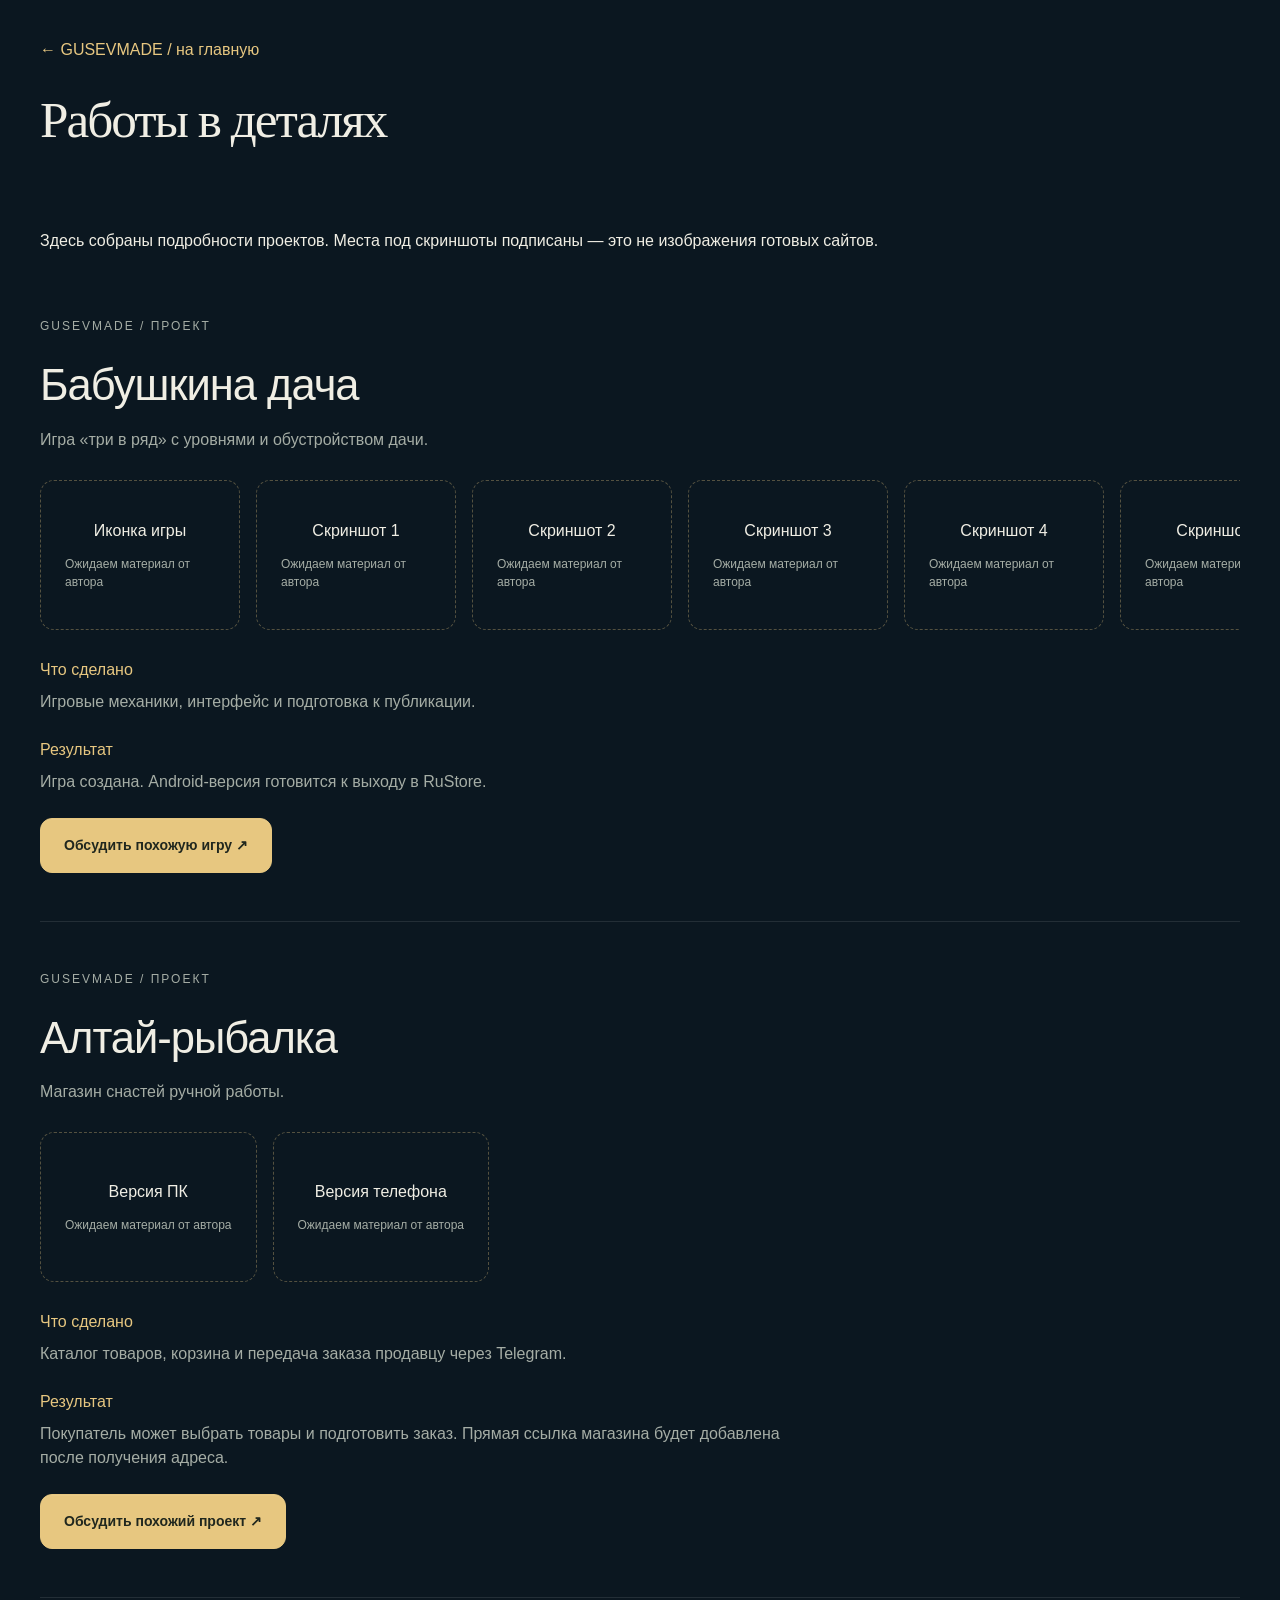
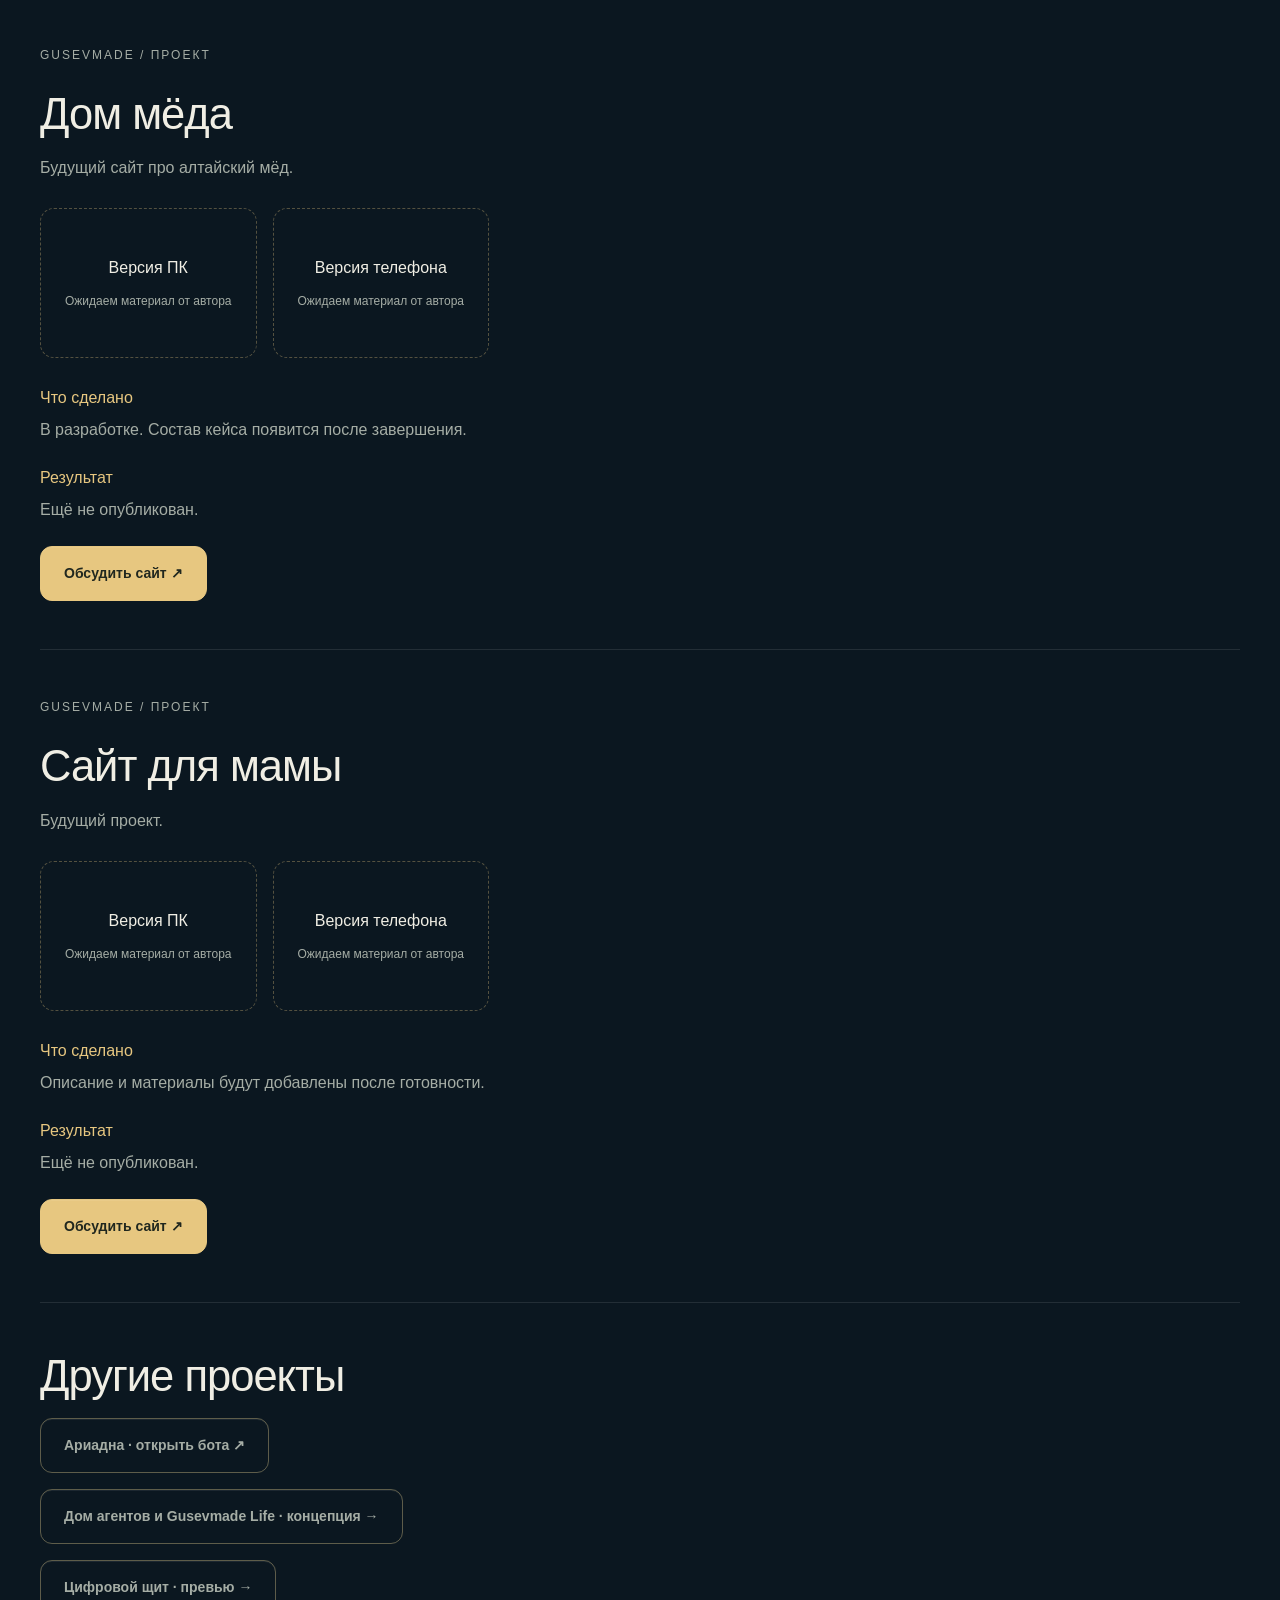
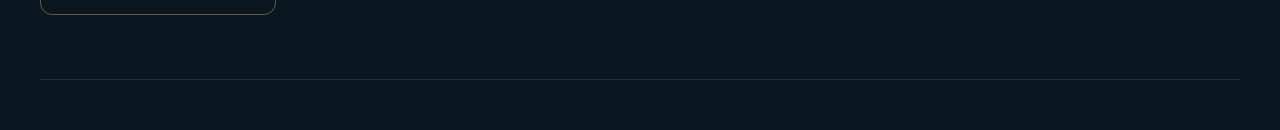
==== projects.html @ cdb129eb "GUSEVMADE: сайт вариант А с монетой, новыми ценами и отзывами Co-Authored-By: Claude Sonnet 5.5 <nor" ====
<!doctype html><html lang="ru"><head><meta charset="utf-8"><meta name="viewport" content="width=device-width,initial-scale=1"><title>Работы в деталях · GUSEVMADE</title><link rel="stylesheet" href="style.css"><style>body{padding:0}.review-head{padding:28px 0 38px}.review-head a{display:inline-flex;min-height:44px;align-items:center;color:var(--gold)}.review-head h1{margin-top:20px;font:clamp(32px,4vw,56px)/1.1 Georgia,serif}.review-head p{color:var(--muted);max-width:780px}.review-section{padding-bottom:50px}.case{padding:48px 0;border-bottom:1px solid var(--line);scroll-margin-top:24px}.case p,.case dd{color:var(--muted);max-width:780px}.case-shots{display:flex;gap:16px;overflow:auto;margin-block:28px}.case-shots figure{margin:0;min-width:200px;min-height:150px;border:1px dashed #e7c78055;border-radius:14px;display:flex;flex-direction:column;justify-content:center;align-items:center;padding:24px;gap:12px}.case-shots figcaption{font-size:12px;color:var(--muted)}dt{color:var(--gold);margin-top:18px}dd{margin:8px 0 24px}</style></head><body><header class="container review-head"><a href="index.html">← GUSEVMADE / на главную</a><h1>Работы в деталях</h1></header><main class="container review-section"><p>Здесь собраны подробности проектов. Места под скриншоты подписаны — это не изображения готовых сайтов.</p><section class="case" id="dacha"><p class="eyebrow">GUSEVMADE / ПРОЕКТ</p><h2>Бабушкина дача</h2><p>Игра «три в ряд» с уровнями и обустройством дачи.</p><div class="case-shots"><figure><span>Иконка игры</span><figcaption>Ожидаем материал от автора</figcaption></figure><figure><span>Скриншот 1</span><figcaption>Ожидаем материал от автора</figcaption></figure><figure><span>Скриншот 2</span><figcaption>Ожидаем материал от автора</figcaption></figure><figure><span>Скриншот 3</span><figcaption>Ожидаем материал от автора</figcaption></figure><figure><span>Скриншот 4</span><figcaption>Ожидаем материал от автора</figcaption></figure><figure><span>Скриншот 5</span><figcaption>Ожидаем материал от автора</figcaption></figure></div><dl><dt>Что сделано</dt><dd>Игровые механики, интерфейс и подготовка к публикации.</dd><dt>Результат</dt><dd>Игра создана. Android-версия готовится к выходу в RuStore.</dd></dl><a class="button gold" href="index.html#contact">Обсудить похожую игру ↗</a></section><section class="case" id="fishing"><p class="eyebrow">GUSEVMADE / ПРОЕКТ</p><h2>Алтай-рыбалка</h2><p>Магазин снастей ручной работы.</p><div class="case-shots"><figure><span>Версия ПК</span><figcaption>Ожидаем материал от автора</figcaption></figure><figure><span>Версия телефона</span><figcaption>Ожидаем материал от автора</figcaption></figure></div><dl><dt>Что сделано</dt><dd>Каталог товаров, корзина и передача заказа продавцу через Telegram.</dd><dt>Результат</dt><dd>Покупатель может выбрать товары и подготовить заказ. Прямая ссылка магазина будет добавлена после получения адреса.</dd></dl><a class="button gold" href="index.html#contact">Обсудить похожий проект ↗</a></section><section class="case" id="honey"><p class="eyebrow">GUSEVMADE / ПРОЕКТ</p><h2>Дом мёда</h2><p>Будущий сайт про алтайский мёд.</p><div class="case-shots"><figure><span>Версия ПК</span><figcaption>Ожидаем материал от автора</figcaption></figure><figure><span>Версия телефона</span><figcaption>Ожидаем материал от автора</figcaption></figure></div><dl><dt>Что сделано</dt><dd>В разработке. Состав кейса появится после завершения.</dd><dt>Результат</dt><dd>Ещё не опубликован.</dd></dl><a class="button gold" href="index.html#contact">Обсудить сайт ↗</a></section><section class="case" id="family"><p class="eyebrow">GUSEVMADE / ПРОЕКТ</p><h2>Сайт для мамы</h2><p>Будущий проект.</p><div class="case-shots"><figure><span>Версия ПК</span><figcaption>Ожидаем материал от автора</figcaption></figure><figure><span>Версия телефона</span><figcaption>Ожидаем материал от автора</figcaption></figure></div><dl><dt>Что сделано</dt><dd>Описание и материалы будут добавлены после готовности.</dd><dt>Результат</dt><dd>Ещё не опубликован.</dd></dl><a class="button gold" href="index.html#contact">Обсудить сайт ↗</a></section><section class="case"><h2>Другие проекты</h2><p><a class="button" href="https://t.me/ariadna_pomoshnica_bot">Ариадна · открыть бота ↗</a></p><p><a class="button" href="index.html#work">Дом агентов и Gusevmade Life · концепция →</a></p><p><a class="button" href="assets/digital-shield.webp">Цифровой щит · превью →</a></p></section></main></body></html>
---- style.css ----
:root { color-scheme: dark; --bg: #111714; --panel: #19211c; --text: #f0eee4; --muted: #a5ada5; --gold: #e7c780; --line: #ffffff19; }
* { box-sizing: border-box; }
html { scroll-behavior: smooth; scroll-padding-top: 30px; }
body { margin: 0; background: var(--bg); color: var(--text); font-family: Arial, Helvetica, sans-serif; line-height: 1.5; }
a { color: inherit; text-decoration: none; }
a:focus-visible { outline: 2px solid var(--gold); outline-offset: 6px; }
.container { width: min(1280px, calc(100% - 80px)); margin-inline: auto; }
.header { display: flex; align-items: center; justify-content: space-between; gap: 24px; padding-block: 28px; border-bottom: 1px solid var(--line); }
.logo { display: flex; gap: 12px; align-items: center; font-size: 22px; font-weight: 700; letter-spacing: 1px; }
.logo small { display: block; font-size: 12px; font-weight: 400; letter-spacing: 2.5px; color: var(--muted); }
.mark { display: grid; place-items: center; width: 43px; height: 43px; border: 1px solid var(--gold); border-radius: 50%; color: var(--gold); font: 32px Georgia, serif; flex-shrink: 0; }
nav { display: flex; flex-wrap: wrap; gap: 25px; font-size: 13px; color: #c7cdc6; }
nav a:hover, .text-link:hover { color: var(--gold); }
.button { display: inline-flex; justify-content: center; align-items: center; gap: 35px; padding: 16px 23px; border: 1px solid #d9c68b66; border-radius: 7px; font-size: 14px; font-weight: 600; transition: background .2s; }
.button:hover { background: #d9c68b20; }
.button.gold { background: var(--gold); color: #20271e; border-color: var(--gold); }
.button.gold:hover { background: #f2dca4; }
.small { padding: 12px 18px; font-size: 12px; }
.intro { display: grid; grid-template-columns: 1.05fr 1fr; align-items: center; gap: 48px; padding-block: 72px 56px; }
.intro > * { min-width: 0; }
.eyebrow { color: var(--gold); font-size: 12px; letter-spacing: 2px; display: flex; align-items: center; gap: 10px; margin: 0 0 25px; }
.eyebrow > span { width: 6px; height: 6px; border-radius: 50%; background: var(--gold); }
h1 { font-size: clamp(36px, 4.4vw, 64px); line-height: 1.1; letter-spacing: -2px; font-weight: 500; margin: 0 0 27px; }
em { font-family: Georgia, serif; font-weight: 400; color: var(--gold); }
.lead { color: var(--muted); font-size: 16px; line-height: 1.75; max-width: 500px; }
.actions { display: flex; flex-wrap: wrap; align-items: center; gap: 27px; margin-top: 30px; }
.text-link { font-size: 13px; display: inline-flex; gap: 16px; align-items: center; }
.signature { margin-top: 36px; font-size: 12px; color: var(--muted); }
.signature span { padding-inline: 8px; color: var(--gold); }
.art { margin: 0; padding: 14px; border: 1px solid var(--line); border-radius: 16px; background: #1b231b; transform: rotate(1.5deg); }
.art img { display: block; width: 100%; height: auto; border-radius: 9px; }
.art figcaption { display: flex; flex-wrap: wrap; gap: 10px; justify-content: space-between; font-size: 12px; letter-spacing: 1px; padding: 18px 3px 3px; color: var(--muted); }
.art figcaption span:first-child { color: var(--gold); }
.principles { display: grid; grid-template-columns: repeat(3, 1fr); border-block: 1px solid var(--line); padding-block: 23px; gap: 20px; font-size: 13px; }
.principles span { color: var(--gold); padding-right: 16px; font-size: 12px; }
.section { padding-block: 90px; }
.section-heading { display: flex; justify-content: space-between; align-items: end; gap: 30px; margin-bottom: 40px; }
h2 { font-size: clamp(30px, 3.4vw, 46px); line-height: 1.18; font-weight: 500; letter-spacing: -1px; margin: 0; }
.section-heading p:not(.eyebrow) { color: var(--muted); font-size: 14px; }
h3 { font-size: 19px; font-weight: 500; }
.service-grid { display: grid; grid-template-columns: repeat(3, 1fr); gap: 16px; }
.service-grid article { padding: 30px; border: 1px solid var(--line); border-radius: 12px; background: var(--panel); display: flex; flex-direction: column; }
.index { font-size: 12px; letter-spacing: 1px; color: var(--gold); }
.service-grid h3 { margin-top: 35px; margin-bottom: 6px; }
.service-grid p { color: var(--muted); font-size: 14px; margin-bottom: 30px; }
.service-bottom { display: flex; justify-content: space-between; align-items: center; gap: 10px; border-top: 1px solid var(--line); padding-top: 20px; margin-top: auto; font-size: 12px; }
.service-bottom a { font-size: 25px; color: var(--gold); padding: 5px 10px; }
.note { color: var(--muted); font-size: 12px; margin-top: 20px; }
.work-section { background: #161e18; border-block: 1px solid var(--line); }
.project-grid { display: grid; grid-template-columns: 1fr 1fr; gap: 28px; }
.project-art { padding: 30px; border-radius: 12px; min-height: 300px; position: relative; overflow: hidden; }
.garden { background: #304c34; }
.agents { background: #28333b; }
.project-type { font-size: 12px; letter-spacing: 2px; color: #e5e8db; }
.project-art strong { display: block; position: relative; font-size: 38px; line-height: 1.1; font-weight: 500; margin-top: 60px; }
.project-open { position: absolute; right: 25px; bottom: 20px; font-size: 28px; }
.game-tiles, .agent-grid { display: grid; grid-template-columns: repeat(3, 50px); gap: 8px; position: absolute; right: 25px; top: 75px; transform: rotate(-12deg); opacity: .5; }
.game-tiles i, .agent-grid i { display: grid; place-items: center; height: 50px; background: #d0b773; color: #35422b; font-size: 30px; border-radius: 9px; font-style: normal; }
.agent-grid { transform: rotate(8deg); }
.agent-grid i { background: #455d6a; color: #b6c6c7; font-size: 16px; font-family: monospace; }
.project h3 { margin: 18px 0 4px; }
.project p { margin: 0; color: var(--muted); font-size: 13px; }
.about { display: grid; grid-template-columns: 1fr 1fr; gap: 80px; }
.steps { list-style: none; padding: 0; margin: 0; }
.steps li { display: flex; gap: 24px; border-bottom: 1px solid var(--line); padding: 20px 0; }
.steps li:first-child { padding-top: 0; }
.steps li > span { font-size: 12px; color: var(--gold); padding-top: 4px; }
.steps h3 { margin: 0; }
.steps p { color: var(--muted); font-size: 13px; margin-bottom: 0; }
.contact { padding: 48px; border: 1px solid #b9aa7044; background: #242c20; border-radius: 14px; display: flex; align-items: center; justify-content: space-between; gap: 35px; }
.contact p:not(.eyebrow) { color: var(--muted); font-size: 14px; }
.contact-links { display: flex; flex-direction: column; gap: 22px; font-size: 14px; }
footer { display: flex; flex-wrap: wrap; align-items: center; justify-content: space-between; gap: 25px; padding-block: 40px; font-size: 12px; color: var(--muted); }
footer .logo { font-size: 14px; color: var(--text); }
@media (max-width: 1000px) {
  .container { width: calc(100% - 48px); }
  .header { flex-wrap: wrap; }
  nav { order: 3; width: 100%; justify-content: center; border-top: 1px solid var(--line); padding-top: 16px; }
  .intro { gap: 25px; padding-block: 48px; }
  h1 { font-size: clamp(34px, 4.7vw, 48px); letter-spacing: -1px; }
  .service-grid article { padding: 22px; }
  .about { gap: 35px; }
}
@media (max-width: 700px) {
  .container { width: calc(100% - 40px); }
  .header { padding-block: 18px; gap: 16px; }
  .logo { font-size: 17px; gap: 8px; }
  .mark { width: 34px; height: 34px; font-size: 26px; }
  .logo small { font-size: 12px; letter-spacing: 1.6px; }
  .header .small { padding: 10px; font-size: 12px; }
  nav { gap: 22px; justify-content: flex-start; font-size: 12px; }
  .intro { grid-template-columns: 1fr; padding-top: 35px; gap: 34px; }
  h1 { font-size: clamp(34px, 8.4vw, 56px); }
  .eyebrow { font-size: 12px; margin-bottom: 20px; }
  .lead { font-size: 15px; }
  .actions { gap: 18px; margin-top: 24px; }
  .button { padding: 14px 16px; gap: 18px; font-size: 13px; }
  .signature { margin-top: 23px; font-size: 12px; }
  .art { transform: none; padding: 9px; }
  .art figcaption { font-size: 12px; padding: 13px 2px 4px; }
  .principles { grid-template-columns: 1fr; gap: 14px; padding-block: 20px; }
  .section { padding-block: 56px; }
  .section-heading { flex-direction: column; align-items: start; gap: 20px; margin-bottom: 28px; }
  .section-heading p { margin-bottom: 0; }
  .service-grid, .project-grid, .about { grid-template-columns: 1fr; }
  .service-grid h3 { margin-top: 24px; }
  .project-grid { gap: 32px; }
  .project-art { min-height: 265px; padding: 24px; }
  .project-art strong { font-size: 34px; }
  .game-tiles, .agent-grid { grid-template-columns: repeat(3, 40px); right: 20px; opacity: .35; }
  .game-tiles i, .agent-grid i { height: 40px; }
  .contact { padding: 28px; flex-direction: column; align-items: stretch; }
  .contact-links { align-items: flex-start; }
  footer { align-items: flex-start; flex-direction: column; gap: 12px; }
}
@media (prefers-reduced-motion: reduce) { html { scroll-behavior: auto; } * { transition: none !important; } }
.price-table { border-top: 1px solid var(--line); }
.price-table > div { display: grid; grid-template-columns: 1.1fr 1.5fr auto; align-items: baseline; gap: 25px; padding: 22px 0; border-bottom: 1px solid var(--line); }
.price-table h3, .price-table p { margin: 0; }
.price-table p { color: var(--muted); font-size: 13px; }
.price-table strong { color: var(--gold); font-size: 18px; font-weight: 500; }
.price-footer { display: flex; justify-content: space-between; gap: 30px; margin-top: 24px; align-items: center; }
.price-footer p { max-width: 570px; font-size: 12px; color: var(--muted); }
.price-footer a { flex-shrink: 0; }
@media (max-width: 700px) {
  .coin-rim { font-size: clamp(42px, 15vw, 78px); }
  .coin-face small { font-size: 12px; }
  .price-table > div { grid-template-columns: 1fr auto; gap: 8px 18px; }
  .price-table h3 { font-size: 16px; }
  .price-table p { grid-column: 1 / -1; grid-row: 2; }
  .price-table strong { font-size: 16px; }
  .price-footer { flex-direction: column; align-items: flex-start; gap: 12px; }
}
@media (prefers-reduced-motion: reduce) {
  .scene *, .scene.arriving * { animation: none !important; transition: none !important; }
  #replay-scene { display: none; }
}
/* Original approved cover, with the full image retained at every width. */
body { background: #0b1720; }
.header { position: absolute; inset: 0 0 auto; z-index: 5; border: 0; padding-block: 24px; }
.header .logo { font-family: Georgia, serif; }
.header .logo small { font-family: Arial, sans-serif; }
.header .button { border-radius: 40px; color: var(--gold); }
.cover { display: grid; grid-template-columns: minmax(0, 1fr); background: #0b1720; }
.cover-image { grid-area: 1 / 1; display: block; width: 100%; height: auto; align-self: center; }
.cover-copy { grid-area: 1 / 1; align-self: center; width: 48%; margin: 9% 3% 3% 49%; position: relative; }
.cover-eyebrow { color: #d0c4a6; font-size: clamp(12px, 1.1vw, 17px); letter-spacing: .18em; margin: 0 0 20px; }
.cover h1 { font: normal clamp(27px, 3.65vw, 66px)/1.16 Georgia, serif; text-transform: uppercase; letter-spacing: 0; margin-bottom: 23px; color: #f5f3ec; }
.cover-description { color: #d1d0c5; font-size: clamp(13px, 1.3vw, 20px); line-height: 1.5; margin: 0 0 25px; max-width: 660px; }
.cover-actions { display: flex; flex-wrap: wrap; gap: 16px; }
.cover-actions .button { border-radius: 40px; min-width: 0; padding: 14px 26px; font-size: clamp(12px, 1.1vw, 17px); background: #0c182344; }
.cover-actions .gold { background: linear-gradient(150deg, #ffe4a0, #e3b85f 65%, #bb8533); color: #392a15; }
.cover-benefits { display: grid; grid-template-columns: repeat(4, minmax(0, 1fr)); gap: 16px; margin-top: 45px; }
.cover-benefits span { display: block; color: var(--gold); font-size: 29px; margin-bottom: 7px; }
.cover-benefits b { display: block; font-weight: 400; font-size: clamp(12px, 1vw, 16px); }
.cover-benefits small { color: #b7bbb7; font-size: clamp(12px, .85vw, 13px); }
@media (min-width: 701px) and (max-width: 1100px) {
  .header { padding-block: 14px; gap: 14px; }
  .header nav { order: initial; width: auto; border: 0; padding: 0; gap: 14px; font-size: 12px; }
  .header .logo { font-size: 18px; }
  .header .small { padding: 9px 12px; font-size: 12px; }
  .cover-copy { margin-top: 11%; }
  .cover-eyebrow { margin-bottom: 12px; }
  .cover h1 { margin-bottom: 14px; }
  .cover-description { margin-bottom: 16px; }
  .cover-actions { gap: 9px; }
  .cover-actions .button { padding: 10px 16px; gap: 10px; }
  .cover-benefits { margin-top: 20px; gap: 8px; }
  .cover-benefits span { font-size: 24px; margin-bottom: 3px; }
}
@media (max-width: 700px) {
  .header { position: relative; padding-block: 18px; }
  .header nav { order: 3; width: 100%; border-top: 1px solid var(--line); padding-top: 14px; gap: 18px; }
  .cover-image { grid-area: auto; }
  .cover-copy { grid-area: auto; width: auto; margin: 0; padding: 28px 20px 32px; }
  .cover-eyebrow { font-size: 12px; letter-spacing: .12em; margin-bottom: 16px; }
  .cover h1 { font-size: clamp(26px, 7vw, 46px); margin-bottom: 18px; }
  .cover-description { font-size: 15px; }
  .cover-actions { gap: 10px; }
  .cover-actions .button { flex: 1 1 140px; padding: 12px; font-size: 13px; gap: 8px; }
  .cover-benefits { grid-template-columns: 1fr 1fr; gap: 22px; margin-top: 28px; }
  .cover-benefits b { font-size: 14px; }
  .cover-benefits small { font-size: 12px; }
}
.project-art { display: block; }
.project-number { position: absolute; right: 24px; top: 35px; font-size: 150px; line-height: 1; font-family: Georgia, serif; opacity: .09; }
.project-art strong { max-width: 85%; }
.project-link { display: inline-block; color: var(--gold); font-size: 13px; margin-top: 16px; }
.project > p { max-width: 520px; line-height: 1.7; }
.fishing { background: linear-gradient(140deg, #203b42, #13252f); }
.ariadna { background: linear-gradient(140deg, #39354e, #1b2533); }
.life { background: linear-gradient(140deg, #364039, #202d33); }
.person { display: grid; grid-template-columns: minmax(0, .75fr) minmax(0, 1.25fr); gap: 70px; align-items: center; }
.portrait-placeholder { position: relative; margin: 0; aspect-ratio: 4 / 5; border: 1px solid #b6a06a55; border-radius: 14px; background: radial-gradient(ellipse at 50% 30%, #344048, #101c25 70%); display: flex; align-items: end; justify-content: center; overflow: hidden; }
.portrait-placeholder figcaption { position: relative; width: 100%; padding: 28px 18px; text-align: center; font-size: 13px; background: linear-gradient(transparent, #08121ce8); }
.portrait-placeholder small { display: block; color: var(--muted); margin-top: 6px; font-size: 12px; }
.portrait-outline { position: absolute; width: 55%; height: 43%; bottom: 10%; border: 1px solid #d6b97555; border-radius: 50% 50% 0 0; }
.portrait-outline span { position: absolute; width: 47%; aspect-ratio: .85; bottom: 105%; left: 26.5%; border-radius: 50%; border: 1px solid #d6b97555; }
.person-facts { display: flex; flex-wrap: wrap; gap: 12px; margin: 25px 0 30px; }
.person-facts span { font-size: 12px; color: var(--gold); border: 1px solid var(--line); padding: 8px 12px; border-radius: 20px; }
.faq { max-width: 1000px; }
.faq h2 { margin-bottom: 32px; }
.faq details { border-bottom: 1px solid var(--line); padding: 8px 0; }
.faq summary { cursor: pointer; font-size: 18px; min-height: 44px; padding: 12px 0; }
.faq summary::marker { color: var(--gold); }
.faq details p { color: var(--muted); max-width: 800px; line-height: 1.8; font-size: 15px; }
.request-section { display: grid; grid-template-columns: minmax(0, .8fr) minmax(0, 1.2fr); align-items: start; gap: 50px; }
.request-section form { display: grid; gap: 18px; min-width: 0; }
.form-row { display: grid; grid-template-columns: 1fr 1fr; gap: 16px; }
.request-section label { display: grid; gap: 8px; font-size: 12px; color: #ded4b9; min-width: 0; }
.request-section input, .request-section textarea, .request-section select { width: 100%; min-width: 0; color: var(--text); background: #101c21; border: 1px solid #b6a06a55; border-radius: 7px; padding: 12px; font: 14px/1.5 Arial, sans-serif; }
.request-section textarea { resize: vertical; }
.request-section input:focus, .request-section textarea:focus, .request-section select:focus { outline: 2px solid var(--gold); outline-offset: 2px; }
.request-section button { cursor: pointer; font-family: inherit; }
.brief-actions { display: flex; flex-wrap: wrap; gap: 10px; margin-top: 16px; }
#brief-result { padding-top: 20px; border-top: 1px solid var(--line); }
#brief-status { font-size: 12px; }
[hidden] { display: none !important; }
@media (max-width: 900px) {
  .person { gap: 30px; }
  .request-section { grid-template-columns: 1fr; gap: 25px; }
}
@media (max-width: 700px) {
  .person { grid-template-columns: 1fr; }
  .portrait-placeholder { width: min(100%, 360px); }
  .form-row { grid-template-columns: 1fr; }
  .faq summary { font-size: 16px; }
}
/* Shared interactive controls */
.button { border-radius: 12px; min-height: 46px; font-weight: 600; box-shadow: inset 0 1px 0 #ffffff12; transition: transform .18s, box-shadow .18s, background .18s; cursor: pointer; }
.button:hover { transform: translateY(-2px); box-shadow: 0 8px 22px #0004, inset 0 1px 0 #ffffff20; }
.button:active { transform: translateY(0); }
button, input, select, textarea { font-family: inherit; }
button:focus-visible, input:focus-visible, select:focus-visible, textarea:focus-visible, summary:focus-visible { outline: 2px solid var(--gold); outline-offset: 4px; }
.cover-actions .button { border-radius: 12px; }
.new-build { display: grid; grid-template-columns: 1fr 2fr; gap: 30px; padding: 25px 0; margin-bottom: 25px; border-block: 1px solid var(--line); }
.new-build h3 { color: var(--gold); margin: 0; }
.new-build p { margin: 0; color: var(--muted); font-size: 14px; }
.package-grid { display: grid; grid-template-columns: repeat(3, minmax(0, 1fr)); gap: 18px; }
.package-grid article { border: 1px solid var(--line); padding: 26px; border-radius: 16px; background: #13212a; display: flex; flex-direction: column; }
.package-grid h3 { min-height: 2.8em; }
.package-grid strong { color: var(--gold); font-size: 28px; font-weight: 400; }
.package-grid ul { padding-left: 18px; color: var(--muted); font-size: 14px; line-height: 1.7; flex: 1; }
.package-grid li { margin-bottom: 8px; }
.package-grid .button { color: var(--text); background: transparent; }
.estimate-panel { display: grid; grid-template-columns: 1.15fr 1fr; gap: 40px; margin-block: 40px; padding: 32px; border: 1px solid #b49b6266; border-radius: 16px; background: #16252c; }
.estimate-panel label, #design-form > label { display: grid; gap: 10px; color: #d8d4c7; font-size: 13px; }
.estimate-panel select, #design-form input:not([type=checkbox]):not([type=radio]), #design-form select, #design-form textarea { width: 100%; background: #0b1720; color: var(--text); border: 1px solid #b49b6255; padding: 12px; border-radius: 8px; font-size: 14px; }
fieldset { border: 0; padding: 0; margin: 22px 0 0; min-width: 0; }
legend { color: var(--gold); font-size: 12px; margin-bottom: 14px; }
.estimate-panel .check-option, .check-option { display: flex; align-items: center; gap: 10px; padding: 12px 0; font-size: 13px; }
.check-option span { margin-left: auto; white-space: nowrap; color: var(--gold); }
input[type=checkbox], input[type=radio] { accent-color: var(--gold); width: 17px; height: 17px; flex-shrink: 0; }
.estimate-result { padding: 25px; background: #0b1720; border-radius: 12px; }
.estimate-result > span { color: var(--muted); font-size: 12px; }
.estimate-result output { display: block; color: var(--gold); font-size: clamp(30px, 3.2vw, 48px); margin: 12px 0; }
.estimate-result p { font-size: 13px; color: var(--muted); }
.platform-cost { margin-bottom: 40px; border: 1px solid var(--line); padding: 24px; border-radius: 12px; }
.platform-cost summary { cursor: pointer; font-size: 17px; min-height: 44px; padding: 10px 0; }
.platform-cost p { color: var(--muted); font-size: 14px; }
.platform-grid { display: grid; grid-template-columns: 1fr 1fr; gap: 35px; }
.platform-grid a { color: var(--gold); font-size: 13px; }
.lab-grid { display: grid; grid-template-columns: minmax(0, .7fr) minmax(0, 1.3fr); gap: 32px; align-items: start; }
#design-form { display: grid; gap: 18px; background: #14212a; padding: 24px; border: 1px solid var(--line); border-radius: 14px; }
#design-form fieldset { margin: 0; }
#design-form textarea { resize: vertical; }
.swatches { display: flex; flex-wrap: wrap; gap: 12px; font-size: 12px; }
.swatches label { display: flex; align-items: center; gap: 5px; }
.preview-area { min-width: 0; perspective: 1200px; }
.preview-toolbar { display: flex; justify-content: space-between; align-items: center; padding: 15px 0; font-size: 12px; letter-spacing: 1px; }
.preview-toolbar button { background: transparent; color: var(--muted); border: 1px solid var(--line); padding: 9px 14px; cursor: pointer; border-radius: 6px; }
.preview-toolbar button[aria-pressed=true] { color: #18212a; background: var(--gold); }
.mini-site { --accent: #e7c780; --mini-bg: #111b23; --mini-text: #f3eee3; --mini-muted: #acb7bb; --mini-panel: #ffffff0a; color: var(--mini-text); background: var(--mini-bg); border: 1px solid #a7b2b344; border-radius: 14px; padding: 26px; width: 100%; margin-inline: auto; box-shadow: 0 25px 55px #0004; transition: max-width .25s, background .25s; }
.mini-site.minimal { --mini-bg: #f3f1e9; --mini-text: #18242c; --mini-muted: #58636a; --mini-panel: #00000008; }
.mini-site.bold { --mini-bg: #1b1732; --mini-text: #ffffff; --mini-muted: #bcb5cf; --mini-panel: #ffffff0a; }
.mini-site.mobile { max-width: 340px; }
.mini-nav { display: flex; justify-content: space-between; align-items: center; gap: 12px; border-bottom: 1px solid #88939833; padding-bottom: 18px; font-size: 12px; }
.mini-nav strong { overflow-wrap: anywhere; }
.mini-nav span { font-size: 12px; flex-shrink: 0; color: var(--mini-muted); }
.mini-hero { display: grid; grid-template-columns: 1.2fr .8fr; gap: 20px; padding: 45px 0 30px; align-items: center; }
.mini-tag { font-size: 12px; letter-spacing: 2px; color: var(--accent); }
.mini-hero h3 { font: 29px/1.2 Georgia, serif; margin: 12px 0; overflow-wrap: anywhere; }
.minimal .mini-hero h3 { font-family: Arial, sans-serif; font-weight: 500; }
.bold .mini-hero h3 { font-family: Arial, sans-serif; font-weight: 800; }
.mini-hero p, .mini-section p { font-size: 12px; color: var(--mini-muted); }
.mini-cta { display: inline-block; background: var(--accent); color: #09171e; font-size: 12px; padding: 10px 14px; border-radius: 5px; margin-top: 8px; }
.mini-sculpture { position: relative; height: 170px; transform-style: preserve-3d; transform: rotateX(18deg) rotateY(-25deg); }
.mini-sculpture span { position: absolute; width: 75%; aspect-ratio: 1; border: 10px solid var(--accent); border-radius: 22%; transform: rotate(35deg); box-shadow: 7px 7px 0 #0004, inset 4px 4px 0 #ffffff22; }
.mini-sculpture span:nth-child(1) { top: 0; left: 0; opacity: .3; }
.mini-sculpture span:nth-child(2) { top: 22px; left: 11%; opacity: .6; }
.mini-sculpture span:nth-child(3) { top: 44px; left: 22%; }
.mini-section { padding: 20px 0; border-top: 1px solid #88939833; }
.mini-section h4 { font-size: 13px; margin: 0 0 15px; }
.mini-cards { display: grid; grid-template-columns: repeat(3, 1fr); gap: 8px; }
.mini-cards span { background: var(--mini-panel); border: 1px solid #88939833; border-radius: 6px; padding: 18px 10px; font-size: 12px; }
.mini-gallery { display: grid; grid-template-columns: 1fr 1fr; gap: 10px; }
.mini-gallery span { height: 75px; background: linear-gradient(135deg, var(--accent), var(--mini-bg)); opacity: .7; border-radius: 6px; }
.mini-footer { border-top: 1px solid #88939833; padding-top: 20px; font-size: 12px; color: var(--accent); }
.mini-site.mobile .mini-hero { grid-template-columns: 1fr; }
.mini-site.mobile .mini-sculpture { display: none; }
.mini-site.mobile .mini-cards { grid-template-columns: 1fr; }
.shield-project { background: radial-gradient(circle at 75% 35%, #315660, #12232e 65%); }
.shield-emblem { position: absolute; right: 24px; top: 65px; width: 100px; height: 120px; fill: #d8bd7622; stroke: #d8bd76; stroke-width: 3px; transform: perspective(400px) rotateY(-25deg); opacity: .65; }
.project-status { display: inline-block; margin-top: 15px; color: var(--gold); font-size: 12px; }
/* During arrival the approved cover remains underneath as the final still. */
.cover-stage { position: relative; grid-area: 1 / 1; align-self: center; overflow: hidden; }
.cover-stage .cover-image { width: 100%; height: auto; display: block; }
.arrival { position: absolute; inset: 0; opacity: 0; pointer-events: none; }
.arrival-landscape, .arrival-eagle { width: 100%; height: 100%; position: absolute; inset: 0; }
.cover-stage.is-flying .arrival { animation: arrival-layer 4.6s linear both; }
.cover-stage.is-flying .arrival-eagle { transform-origin: 24% 77%; animation: landing 4.6s cubic-bezier(.22,.65,.3,1) both; }
.cover-stage.is-flying .bird-left { transform-origin: 320px 290px; animation: flap-left .8s ease-in-out 4; }
.cover-stage.is-flying .bird-right { transform-origin: 480px 300px; animation: flap-right .8s ease-in-out 4; }
.coin-glint { position: absolute; left: 27%; top: 76%; width: 5%; aspect-ratio: 1; opacity: 0; pointer-events: none; background: radial-gradient(circle, #fffbe3, #ffcf7099 12%, transparent 65%); }
.coin-glint::before, .coin-glint::after { content: ''; position: absolute; left: 49%; top: 0; width: 2%; height: 100%; background: linear-gradient(transparent, #fff4c7, transparent); }
.coin-glint::after { transform: rotate(90deg); }
.is-flying .coin-glint { animation: coin-flash 4.6s ease-out both; }
.cover-replay { position: absolute; bottom: 2%; left: 3%; padding: 9px 13px; border-radius: 30px; background: #0b1720b8; border: 1px solid #d2b77888; color: #e9d09a; font-size: 12px; cursor: pointer; }
.cover-copy { pointer-events: none; }
.cover-copy a { pointer-events: auto; }
@keyframes arrival-layer { 0%, 84% { opacity: 1; } 100% { opacity: 0; } }
@keyframes landing { 0% { opacity: 0; transform: translate(10%, -35%) scale(.45); } 12% { opacity: 1; } 55% { transform: translate(0, -5%) scale(.94); } 72% { transform: translate(0, 1%) scale(1); } 84%, 100% { transform: none; opacity: 1; } }
@keyframes flap-left { 50% { transform: rotate(-5deg) scaleY(.94); } }
@keyframes flap-right { 50% { transform: rotate(5deg) scaleY(.94); } }
@keyframes coin-flash { 0%, 70% { opacity: 0; transform: scale(.2) rotate(0deg); } 80% { opacity: 1; transform: scale(1.5) rotate(25deg); } 100% { opacity: 0; transform: scale(.8) rotate(55deg); } }
@media (max-width: 1000px) { .lab-grid { grid-template-columns: 1fr 1.2fr; gap: 20px; } .package-grid article { padding: 20px; } .estimate-panel { gap: 20px; padding: 24px; } }
@media (max-width: 700px) {
  .cover-stage { grid-area: auto; }
  .new-build, .lab-grid, .estimate-panel, .package-grid, .platform-grid { grid-template-columns: 1fr; }
  .new-build { gap: 12px; }
  .estimate-panel { padding: 18px; }
  .estimate-result { padding: 20px; }
  .mini-site { padding: 20px; }
  .mini-hero { grid-template-columns: 1fr; padding-top: 28px; }
  .mini-sculpture { display: none; }
  .check-option span { white-space: normal; }
  .cover-replay { padding: 6px 10px; font-size: 12px; }
}
@media (prefers-reduced-motion: reduce) {
  .cover-stage .arrival, .coin-glint, .cover-replay { display: none; }
  .cover-stage.is-flying * { animation: none !important; }
  .button:hover { transform: none; }
  .mini-site { transition: none; }
}
.mini-cta { color: var(--cta-ink, #09171e); }
.shield-preview { display: block; border-radius: 12px; overflow: hidden; background: #102d64; }
.shield-preview img { width: 100%; height: auto; display: block; }
.shield-preview:focus-visible { outline-offset: 5px; }
.shield-preview ~ .project-status { display: block; }

/* Readable controls and compact, responsive sections. */
.section { padding-block: 64px; }
nav a, .project-link, .text-link, footer a, .contact a:not(.button) { min-height: 44px; display: inline-flex; align-items: center; padding-block: 10px; }
nav a, .project-link { font-size: 14px; }
.cover-replay { min-height: 44px; padding: 10px 16px; font-size: 13px; }
.preview-toolbar button, .swatches label, .check-option { min-height: 44px; }
.note, .request-section label, #brief-status { font-size: 13px; }
.header .logo small { font-size: 12px; letter-spacing: 1px; }
.menu-toggle, .mobile-order { display: none; }
.author-portrait { margin: 0; overflow: hidden; border: 1px solid #b6a06a55; border-radius: 16px; background: #101c25; }
.author-portrait img { width: 100%; height: auto; display: block; }
.author-portrait figcaption { padding: 14px 18px; font-size: 13px; color: var(--gold); }
.lab-disclosure { border: 1px solid var(--line); border-radius: 14px; padding: 20px; }
.lab-disclosure > summary { cursor: pointer; min-height: 44px; font-size: 18px; color: var(--gold); }
.lab-disclosure > summary span { display: block; color: var(--muted); font-size: 14px; padding-top: 6px; }
.lab-disclosure[open] > summary { margin-bottom: 24px; }
.preview-toolbar { flex-wrap: wrap; gap: 10px; }
.mini-nav { flex-wrap: wrap; }
.mini-cards { grid-template-columns: repeat(auto-fit, minmax(100px, 1fr)); }
@media (min-width: 701px) and (max-width: 1100px) {
  .header { position: relative; }
  .header nav { flex-wrap: wrap; }
  .cover-copy { margin-top: 4%; }
}
@media (max-width: 700px) {
  body { padding-bottom: calc(84px + env(safe-area-inset-bottom)); }
  .header { gap: 12px; }
  .header .logo { font-size: 18px; letter-spacing: 0; }
  .header .logo small { font-size: 12px; letter-spacing: .3px; }
  .header > .button { display: none; }
  .menu-ready .menu-toggle { display: grid; place-items: center; width: 44px; height: 44px; border: 1px solid #d9c68b66; color: var(--gold); background: transparent; border-radius: 10px; font-size: 23px; cursor: pointer; }
  .menu-ready .header nav { display: none; }
  .menu-ready .header nav.is-open { display: grid; grid-template-columns: 1fr; gap: 0; }
  .header nav a { padding: 12px; border-bottom: 1px solid var(--line); }
  .section { padding-block: 40px; }
  .project-art { min-height: 220px; }
  .section-heading { margin-bottom: 24px; }
  .author-portrait { max-width: 400px; width: 100%; margin-inline: auto; }
  .mobile-order { position: fixed; z-index: 10; bottom: calc(12px + env(safe-area-inset-bottom)); left: 20px; right: 20px; display: flex; min-height: 52px; box-shadow: 0 4px 24px #0008; }
  .mobile-order.is-hidden, .editing-field .mobile-order { visibility: hidden; pointer-events: none; }
  .request-section input, .request-section textarea, .request-section select, #design-form input:not([type=checkbox]):not([type=radio]), #design-form select, #design-form textarea, .estimate-panel select { font-size: 16px; }
  .lab-disclosure { padding: 16px; }
  #design-form { padding: 16px; }
  .mini-cards { grid-template-columns: 1fr; }
  .cover-replay { min-height: 44px; font-size: 13px; }
  .cover-eyebrow { font-size: 12px; }
  .price-table > div { grid-template-columns: 1fr; }
  .price-table p { grid-row: auto; }
}
/* Lightweight motion: composited transforms and opacity, no animated filters. */
.is-flying .arrival-eagle, .is-flying .bird-left, .is-flying .bird-right { will-change: transform; }
.cover-stage.is-flying .bird-left { animation: wing-left 1.05s cubic-bezier(.4,0,.25,1) 3; transform-origin: 320px 290px; }
.cover-stage.is-flying .bird-right { animation: wing-right 1.05s cubic-bezier(.4,0,.25,1) 3; transform-origin: 480px 300px; }
.cover-stage.is-flying .bird-body { animation: body-float 1.05s ease-in-out 3; }
@keyframes wing-left { 0%,100% { transform: rotate(0) scaleY(1); } 42% { transform: rotate(-12deg) scaleY(.79); } 70% { transform: rotate(3deg) scaleY(1.02); } }
@keyframes wing-right { 0%,100% { transform: rotate(0) scaleY(1); } 42% { transform: rotate(12deg) scaleY(.79); } 70% { transform: rotate(-3deg) scaleY(1.02); } }
@keyframes body-float { 50% { transform: translateY(-3px) rotate(.4deg); } }
.coin-glint { opacity: .24; }
.cover-stage:not(.is-flying) .coin-glint { animation: quiet-glow 7s ease-in-out 2; }
@keyframes quiet-glow { 0%,100% { opacity: .12; transform: scale(.8); } 50% { opacity: .48; transform: scale(1.15); } }
.reveal { opacity: 0; transform: translateY(16px); transition: opacity .55s ease, transform .55s ease; }
.reveal.revealed { opacity: 1; transform: none; }
.office-art { display: block; position: relative; border-radius: 12px; overflow: hidden; border: 1px solid #e7c78033; transition: transform .2s ease; }
.office-art img { display: block; width: 100%; height: auto; }
.office-art > span { display: block; padding: 12px 18px; background: #13232d; color: var(--gold); font-size: 12px; }
.link-icon { width: 20px; height: 20px; flex: 0 0 20px; vertical-align: middle; margin-right: 8px; }
a.button { gap: 10px; }
.project-link, .text-link { text-decoration: underline; text-underline-offset: 5px; text-decoration-color: #e7c78066; }
.project-link:hover, .text-link:hover { text-decoration-color: currentColor; color: #ffe3a0; }
a,button { -webkit-tap-highlight-color: #e7c78033; }
@media (prefers-reduced-motion: reduce) { .reveal { opacity: 1; transform: none; transition: none; } .office-art { transform: none !important; } }

/* Version 12: bounded flight stage and independently articulated bird. */
.cover { position: relative; min-height: 740px; background: linear-gradient(90deg,#0b172000 35%,#0b1720b5 69%,#0b1720dc),url('assets/hero-landscape.webp') center / cover; }
.cover-stage { width: 49%; aspect-ratio: 1 / 1; align-self: center; overflow: visible; margin-top: 70px; }
.cover-copy { width: 46%; margin: 100px 3% 50px 51%; z-index: 2; }
.cover h1 { font-size: clamp(30px,3.5vw,60px); }
.cover-eyebrow { font-size: 13px; }
.flight-scene { position: relative; width: 100%; aspect-ratio: 1; }
.flight { position: absolute; inset: 0; transform-origin: 53% 75%; }
.flight img { position: absolute; height: auto; pointer-events: none; }
.rig-left { width: 45%; left: 8%; top: 14%; transform-origin: 94% 73%; z-index: 1; }
.rig-right { width: 43%; left: 47%; top: 25%; transform-origin: 8% 66%; z-index: 0; }
.rig-body { width: 34%; left: 34%; top: 35%; z-index: 3; }
.rig-coin { width: 20%; left: 49%; top: 62%; z-index: 2; transform-origin: 50% 5%; }
.rig-spark { position: absolute; left: 64%; top: 79%; width: 8%; aspect-ratio: 1; z-index: 4; background: radial-gradient(circle,#fff9df, #f6c46888 12%,transparent 65%); opacity: .35; }
.rig-spark::before,.rig-spark::after { content:''; position:absolute; inset: 48% 0; background:linear-gradient(90deg,transparent,#fff9df,transparent); }
.rig-spark::after { transform:rotate(90deg); }
.cover-stage.is-flying .flight { animation: rig-arrive 5s cubic-bezier(.25,.65,.3,1) both; will-change:transform,opacity; }
.cover-stage.is-flying .rig-left { animation: rig-flap-left 1s ease-in-out 4; }
.cover-stage.is-flying .rig-right { animation: rig-flap-right 1s ease-in-out 4; }
.cover-stage.is-flying .rig-body { animation: rig-bob 1s ease-in-out 4; }
.cover-stage.is-flying .rig-coin { animation: rig-coin 1s ease-in-out 4; }
.cover-stage.is-flying .rig-spark { animation: rig-flash 5s ease-in-out both; }
@keyframes rig-arrive { 0% { opacity:0; transform:translate(12%,-17%) scale(.52) rotate(-7deg); } 12% { opacity:1; } 65% { transform:translate(0,-4%) scale(.97) rotate(1deg); } 83% { transform:translateY(1%) scale(1); } 100% { opacity:1; transform:none; } }
@keyframes rig-flap-left { 0%,100%{transform:rotate(0) rotateX(0);} 42%{transform:rotate(-24deg) rotateX(55deg);} 72%{transform:rotate(7deg) rotateX(-15deg);} }
@keyframes rig-flap-right { 0%,100%{transform:rotate(0) rotateX(0);} 42%{transform:rotate(24deg) rotateX(55deg);} 72%{transform:rotate(-7deg) rotateX(-15deg);} }
@keyframes rig-bob { 42% { transform:translateY(-1.2%); } }
@keyframes rig-coin { 42% { transform:rotate(-4deg) translateY(-1%); } 72%{transform:rotate(2deg);} }
@keyframes rig-flash {0%,76%{opacity:0;transform:scale(.4);}86%{opacity:1;transform:scale(1.8);}100%{opacity:.35;transform:scale(1);} }
.back-top { position:fixed; z-index:11; right:20px; bottom:24px; display:flex; flex-direction:column; align-items:center; justify-content:center; min-width:56px; min-height:56px; background:#11222bf2; color:var(--gold); border:1px solid #e7c78099; border-radius:12px; opacity:0; visibility:hidden; transform:translateY(12px); transition:opacity .2s,transform .2s; font-size:23px; }
.back-top span {font-size:12px;} .back-top.visible {opacity:1;visibility:visible;transform:none;}
.button:hover,.project-link:hover,.back-top:hover {outline:1px solid var(--gold);outline-offset:3px;box-shadow:0 6px 22px #e7c78020;}
.button:active,.project-link:active,.back-top:active {transform:translateY(1px) scale(.98);background-color:#e7c78035;outline:2px solid var(--gold);outline-offset:2px;}
.office-project {grid-column:1/-1;} .office-project .office-art {max-height:none;}
.office-art img {aspect-ratio:1672/941;object-fit:cover;}
.asset-await {display:block;padding:18px 0 0;color:#e3d5b5;font-size:16px;} .asset-await small {font-size:13px;opacity:.7;}
.result-label {font-weight:500;color:var(--text);}
.upcoming-projects {display:grid;grid-template-columns:1fr 1fr;gap:24px;margin-top:32px;}
.upcoming-projects a {padding:24px;border:1px dashed #e7c78066;border-radius:12px;min-height:44px;}
.upcoming-projects span {font-size:12px;color:var(--gold);letter-spacing:2px;}.upcoming-projects p{color:var(--muted);font-size:14px;}
.honeypot {position:absolute!important;left:-10000px;}.request-section [disabled]{opacity:.6;cursor:wait;}
@media(max-width:1100px) and (min-width:701px){.cover{min-height:660px;}.cover-copy{margin-top:40px;}.cover-stage{margin-top:0;}}
@media(max-width:700px){.cover{min-height:0;background-position:center top;}.cover-stage{width:100%;margin:0;aspect-ratio:1.12;}.flight-scene{aspect-ratio:1.12;}.cover-copy{width:auto;margin:0;padding:24px 20px 32px;background:linear-gradient(#0b1720b0,#0b1720);}.cover-replay{bottom:0;left:20px;}.cover h1{font-size:clamp(28px,7vw,46px);}.upcoming-projects{grid-template-columns:1fr;}.back-top{bottom:calc(86px + env(safe-area-inset-bottom));right:16px;}.editing-field .back-top{visibility:hidden;}}
@media(prefers-reduced-motion:reduce){.flight,.flight img,.rig-spark{animation:none!important;}.back-top{transition:none;}.cover-replay{display:none;}}
/* Align the claws with the upper rim of the separate coin layer. */
.rig-body { top: 36%; }

/* 3D flipping coin in the header */
.logo .mark{display:block;width:46px;height:46px;border:0;border-radius:0;background:none;font-size:0;perspective:320px;flex-shrink:0}
.coin-spin{display:block;position:relative;width:100%;height:100%;transform-style:preserve-3d;animation:coin-turn 6s linear infinite;filter:drop-shadow(0 0 7px #f6b2356b)}
.coin-spin img{position:absolute;inset:0;width:100%;height:100%;backface-visibility:hidden;-webkit-backface-visibility:hidden}
.coin-spin img:last-child{transform:rotateY(180deg)}
@keyframes coin-turn{from{transform:rotateY(0)}to{transform:rotateY(360deg)}}
@media(max-width:700px){.logo .mark{width:38px;height:38px}}
@media(prefers-reduced-motion:reduce){.coin-spin{animation:none}}
/* Reviews */
.reviews-list{display:grid;grid-template-columns:repeat(auto-fit,minmax(260px,1fr));gap:18px}
.review-soon,.review-card{padding:28px;border:1px dashed #e7c78066;border-radius:14px;background:#13212a}
.review-card{border-style:solid}
.review-soon h3{color:var(--gold);margin:0 0 8px}
.review-soon p,.review-card p{color:var(--muted);font-size:14px;line-height:1.7;margin:0 0 14px}
.review-card strong{color:var(--gold);font-weight:500;font-size:14px}
@media(min-width:701px) and (max-width:1250px){.header nav{gap:10px}.header nav a{font-size:12px}}
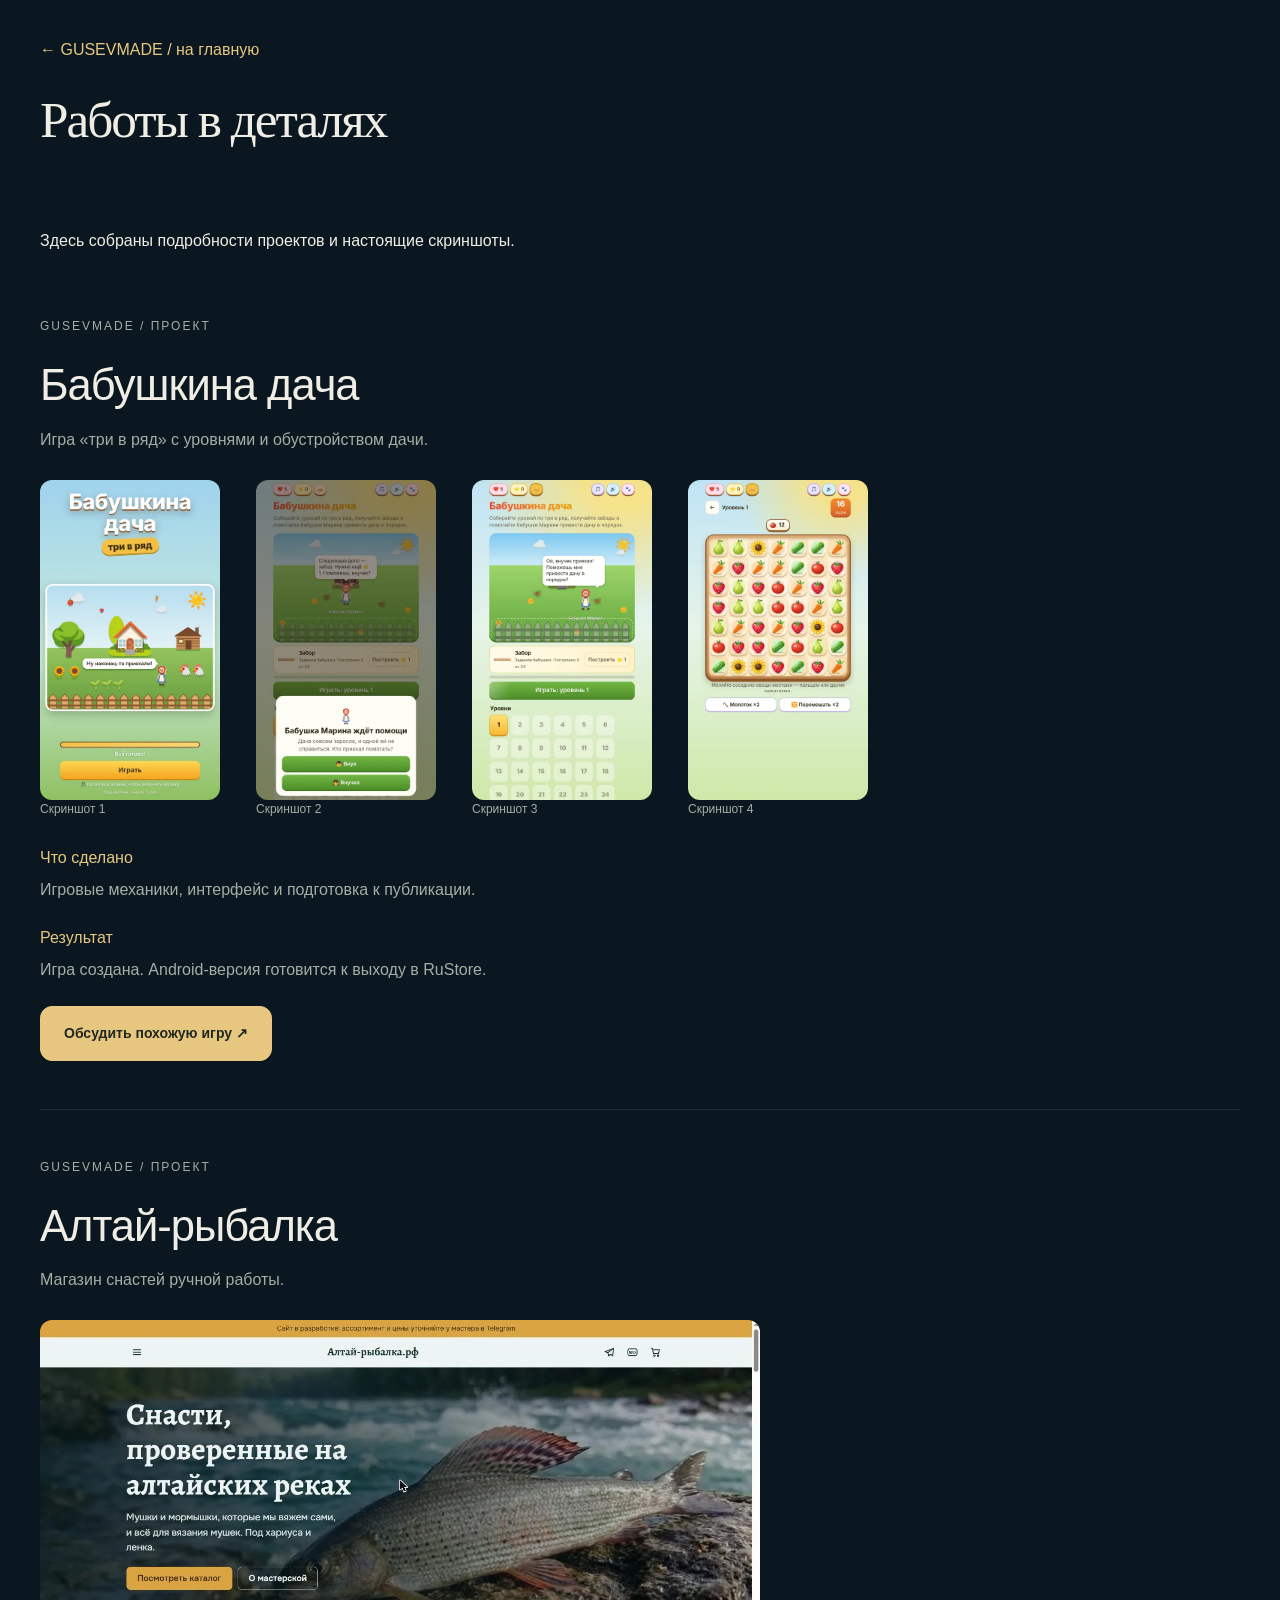
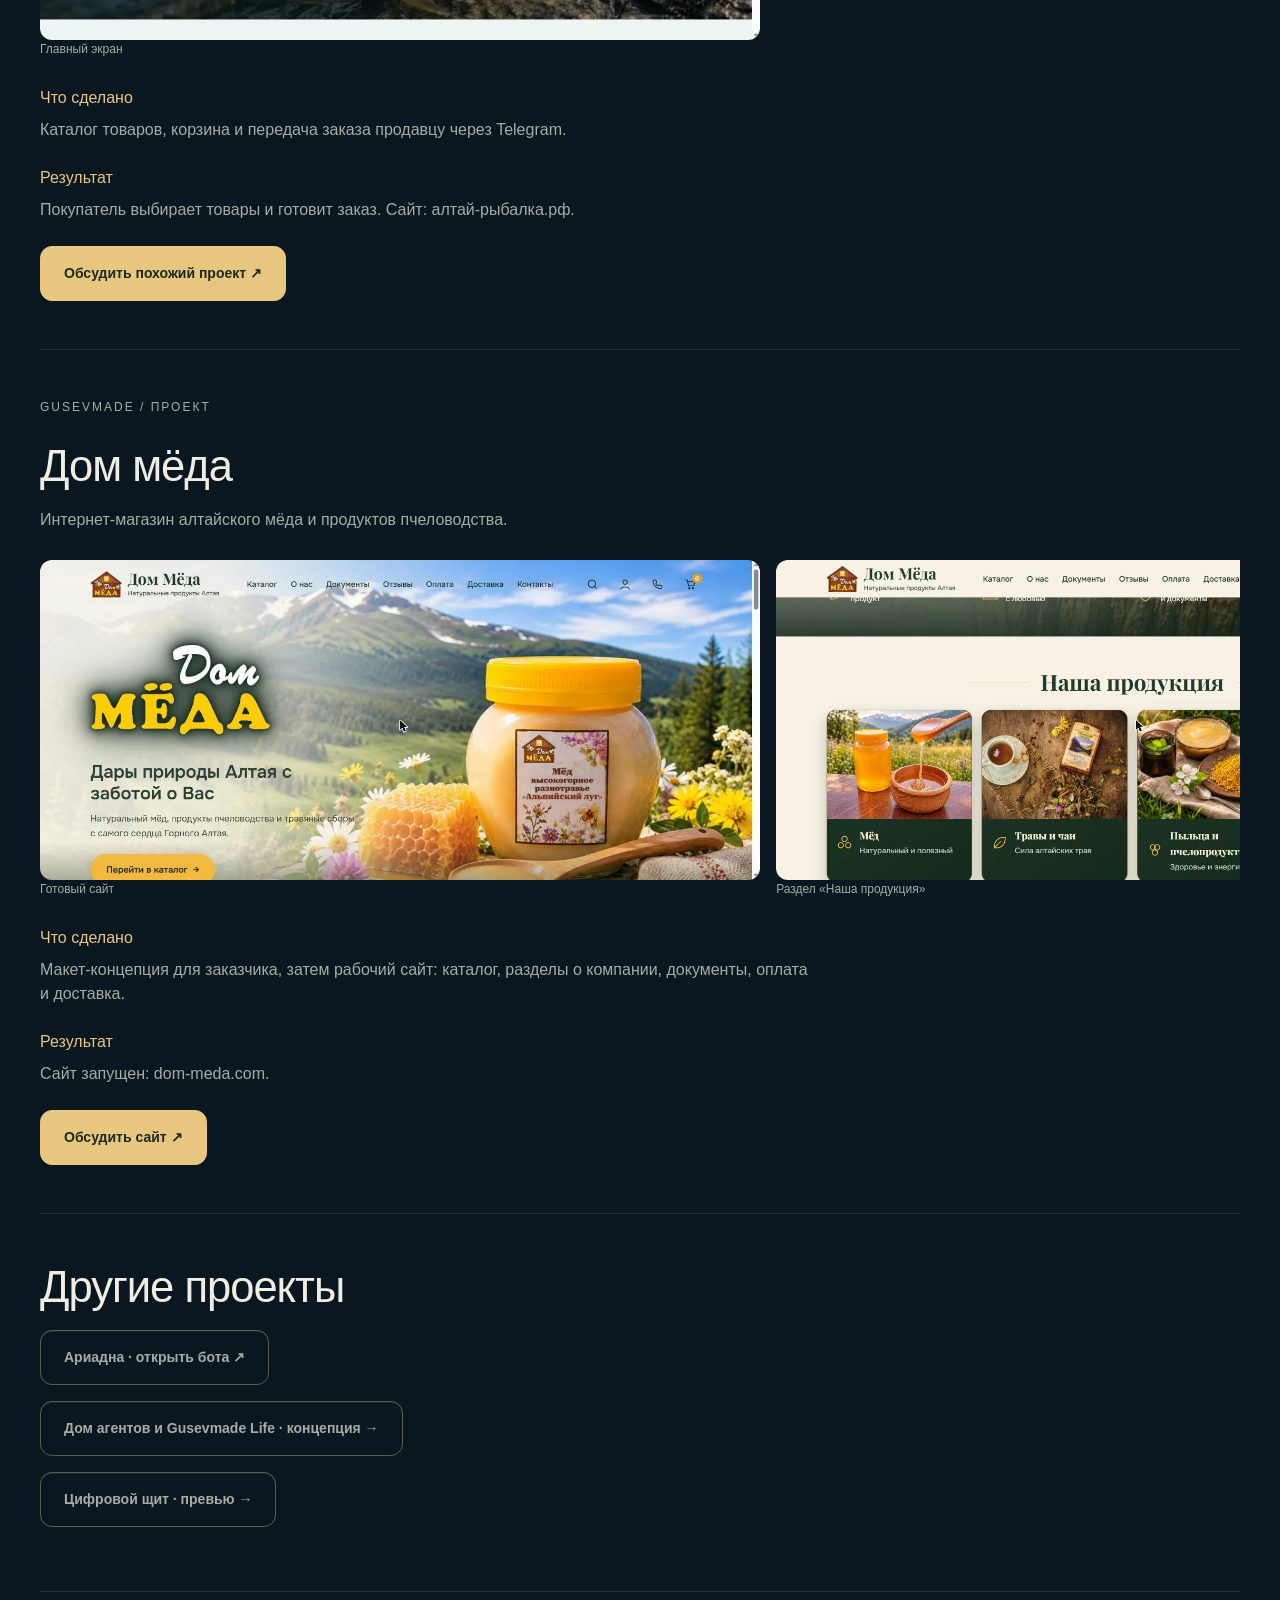
==== commit 5164fc30: "Портфолио: реальные скриншоты (Бабушкина дача, Алтай-рыбалка, Дом мёда), убраны заглушки Co-Authored" ====
--- a/projects.html
+++ b/projects.html
@@ -1 +1 @@
-<!doctype html><html lang="ru"><head><meta charset="utf-8"><meta name="viewport" content="width=device-width,initial-scale=1"><title>Работы в деталях · GUSEVMADE</title><link rel="stylesheet" href="style.css"><style>body{padding:0}.review-head{padding:28px 0 38px}.review-head a{display:inline-flex;min-height:44px;align-items:center;color:var(--gold)}.review-head h1{margin-top:20px;font:clamp(32px,4vw,56px)/1.1 Georgia,serif}.review-head p{color:var(--muted);max-width:780px}.review-section{padding-bottom:50px}.case{padding:48px 0;border-bottom:1px solid var(--line);scroll-margin-top:24px}.case p,.case dd{color:var(--muted);max-width:780px}.case-shots{display:flex;gap:16px;overflow:auto;margin-block:28px}.case-shots figure{margin:0;min-width:200px;min-height:150px;border:1px dashed #e7c78055;border-radius:14px;display:flex;flex-direction:column;justify-content:center;align-items:center;padding:24px;gap:12px}.case-shots figcaption{font-size:12px;color:var(--muted)}dt{color:var(--gold);margin-top:18px}dd{margin:8px 0 24px}</style></head><body><header class="container review-head"><a href="index.html">← GUSEVMADE / на главную</a><h1>Работы в деталях</h1></header><main class="container review-section"><p>Здесь собраны подробности проектов. Места под скриншоты подписаны — это не изображения готовых сайтов.</p><section class="case" id="dacha"><p class="eyebrow">GUSEVMADE / ПРОЕКТ</p><h2>Бабушкина дача</h2><p>Игра «три в ряд» с уровнями и обустройством дачи.</p><div class="case-shots"><figure><span>Иконка игры</span><figcaption>Ожидаем материал от автора</figcaption></figure><figure><span>Скриншот 1</span><figcaption>Ожидаем материал от автора</figcaption></figure><figure><span>Скриншот 2</span><figcaption>Ожидаем материал от автора</figcaption></figure><figure><span>Скриншот 3</span><figcaption>Ожидаем материал от автора</figcaption></figure><figure><span>Скриншот 4</span><figcaption>Ожидаем материал от автора</figcaption></figure><figure><span>Скриншот 5</span><figcaption>Ожидаем материал от автора</figcaption></figure></div><dl><dt>Что сделано</dt><dd>Игровые механики, интерфейс и подготовка к публикации.</dd><dt>Результат</dt><dd>Игра создана. Android-версия готовится к выходу в RuStore.</dd></dl><a class="button gold" href="index.html#contact">Обсудить похожую игру ↗</a></section><section class="case" id="fishing"><p class="eyebrow">GUSEVMADE / ПРОЕКТ</p><h2>Алтай-рыбалка</h2><p>Магазин снастей ручной работы.</p><div class="case-shots"><figure><span>Версия ПК</span><figcaption>Ожидаем материал от автора</figcaption></figure><figure><span>Версия телефона</span><figcaption>Ожидаем материал от автора</figcaption></figure></div><dl><dt>Что сделано</dt><dd>Каталог товаров, корзина и передача заказа продавцу через Telegram.</dd><dt>Результат</dt><dd>Покупатель может выбрать товары и подготовить заказ. Прямая ссылка магазина будет добавлена после получения адреса.</dd></dl><a class="button gold" href="index.html#contact">Обсудить похожий проект ↗</a></section><section class="case" id="honey"><p class="eyebrow">GUSEVMADE / ПРОЕКТ</p><h2>Дом мёда</h2><p>Будущий сайт про алтайский мёд.</p><div class="case-shots"><figure><span>Версия ПК</span><figcaption>Ожидаем материал от автора</figcaption></figure><figure><span>Версия телефона</span><figcaption>Ожидаем материал от автора</figcaption></figure></div><dl><dt>Что сделано</dt><dd>В разработке. Состав кейса появится после завершения.</dd><dt>Результат</dt><dd>Ещё не опубликован.</dd></dl><a class="button gold" href="index.html#contact">Обсудить сайт ↗</a></section><section class="case" id="family"><p class="eyebrow">GUSEVMADE / ПРОЕКТ</p><h2>Сайт для мамы</h2><p>Будущий проект.</p><div class="case-shots"><figure><span>Версия ПК</span><figcaption>Ожидаем материал от автора</figcaption></figure><figure><span>Версия телефона</span><figcaption>Ожидаем материал от автора</figcaption></figure></div><dl><dt>Что сделано</dt><dd>Описание и материалы будут добавлены после готовности.</dd><dt>Результат</dt><dd>Ещё не опубликован.</dd></dl><a class="button gold" href="index.html#contact">Обсудить сайт ↗</a></section><section class="case"><h2>Другие проекты</h2><p><a class="button" href="https://t.me/ariadna_pomoshnica_bot">Ариадна · открыть бота ↗</a></p><p><a class="button" href="index.html#work">Дом агентов и Gusevmade Life · концепция →</a></p><p><a class="button" href="assets/digital-shield.webp">Цифровой щит · превью →</a></p></section></main></body></html>+<!doctype html><html lang="ru"><head><meta charset="utf-8"><meta name="viewport" content="width=device-width,initial-scale=1"><title>Работы в деталях · GUSEVMADE</title><link rel="stylesheet" href="style.css"><style>body{padding:0}.review-head{padding:28px 0 38px}.review-head a{display:inline-flex;min-height:44px;align-items:center;color:var(--gold)}.review-head h1{margin-top:20px;font:clamp(32px,4vw,56px)/1.1 Georgia,serif}.review-head p{color:var(--muted);max-width:780px}.review-section{padding-bottom:50px}.case{padding:48px 0;border-bottom:1px solid var(--line);scroll-margin-top:24px}.case p,.case dd{color:var(--muted);max-width:780px}.case-shots{display:flex;gap:16px;overflow:auto;margin-block:28px}.case-shots figure.shot{border:0;padding:0;min-height:0;display:block;flex:0 0 auto}.case-shots .shot img{height:320px;width:auto;border-radius:12px;display:block}.case-shots figure{margin:0;min-width:200px;min-height:150px;border:1px dashed #e7c78055;border-radius:14px;display:flex;flex-direction:column;justify-content:center;align-items:center;padding:24px;gap:12px}.case-shots figcaption{font-size:12px;color:var(--muted)}dt{color:var(--gold);margin-top:18px}dd{margin:8px 0 24px}</style></head><body><header class="container review-head"><a href="index.html">← GUSEVMADE / на главную</a><h1>Работы в деталях</h1></header><main class="container review-section"><p>Здесь собраны подробности проектов и настоящие скриншоты.</p><section class="case" id="dacha"><p class="eyebrow">GUSEVMADE / ПРОЕКТ</p><h2>Бабушкина дача</h2><p>Игра «три в ряд» с уровнями и обустройством дачи.</p><div class="case-shots"><figure class="shot"><img src="assets/shots/dacha-1.webp" width="480" height="853" loading="lazy" alt="Бабушкина дача, скриншот 1"><figcaption>Скриншот 1</figcaption></figure><figure class="shot"><img src="assets/shots/dacha-2.webp" width="480" height="853" loading="lazy" alt="Бабушкина дача, скриншот 2"><figcaption>Скриншот 2</figcaption></figure><figure class="shot"><img src="assets/shots/dacha-3.webp" width="480" height="853" loading="lazy" alt="Бабушкина дача, скриншот 3"><figcaption>Скриншот 3</figcaption></figure><figure class="shot"><img src="assets/shots/dacha-4.webp" width="480" height="853" loading="lazy" alt="Бабушкина дача, скриншот 4"><figcaption>Скриншот 4</figcaption></figure></div><dl><dt>Что сделано</dt><dd>Игровые механики, интерфейс и подготовка к публикации.</dd><dt>Результат</dt><dd>Игра создана. Android-версия готовится к выходу в RuStore.</dd></dl><a class="button gold" href="index.html#contact">Обсудить похожую игру ↗</a></section><section class="case" id="fishing"><p class="eyebrow">GUSEVMADE / ПРОЕКТ</p><h2>Алтай-рыбалка</h2><p>Магазин снастей ручной работы.</p><div class="case-shots"><figure class="shot"><img src="assets/shots/fishing-live-1.webp" width="1366" height="607" loading="lazy" alt="Алтай-рыбалка.рф, главный экран"><figcaption>Главный экран</figcaption></figure></div><dl><dt>Что сделано</dt><dd>Каталог товаров, корзина и передача заказа продавцу через Telegram.</dd><dt>Результат</dt><dd>Покупатель выбирает товары и готовит заказ. Сайт: <a href="https://алтай-рыбалка.рф" target="_blank" rel="noopener">алтай-рыбалка.рф</a>.</dd></dl><a class="button gold" href="index.html#contact">Обсудить похожий проект ↗</a></section><section class="case" id="honey"><p class="eyebrow">GUSEVMADE / ПРОЕКТ</p><h2>Дом мёда</h2><p>Интернет-магазин алтайского мёда и продуктов пчеловодства.</p><div class="case-shots"><figure class="shot"><img src="assets/shots/honey-live-1.webp" width="1366" height="607" loading="lazy" alt="Готовый сайт Дом мёда"><figcaption>Готовый сайт</figcaption></figure><figure class="shot"><img src="assets/shots/honey-live-2.webp" width="1366" height="607" loading="lazy" alt="Дом мёда, раздел продукции"><figcaption>Раздел «Наша продукция»</figcaption></figure><figure class="shot"><img src="assets/shots/honey-mock-desk.webp" width="1200" height="750" loading="lazy" alt="Макет Дом мёда, ПК"><figcaption>Макет · ПК</figcaption></figure><figure class="shot"><img src="assets/shots/honey-mock-phone.webp" width="420" height="909" loading="lazy" alt="Макет Дом мёда, телефон"><figcaption>Макет · телефон</figcaption></figure></div><dl><dt>Что сделано</dt><dd>Макет-концепция для заказчика, затем рабочий сайт: каталог, разделы о компании, документы, оплата и доставка.</dd><dt>Результат</dt><dd>Сайт запущен: <a href="https://dom-meda.com" target="_blank" rel="noopener">dom-meda.com</a>.</dd></dl><a class="button gold" href="index.html#contact">Обсудить сайт ↗</a></section><section class="case"><h2>Другие проекты</h2><p><a class="button" href="https://t.me/ariadna_pomoshnica_bot">Ариадна · открыть бота ↗</a></p><p><a class="button" href="index.html#work">Дом агентов и Gusevmade Life · концепция →</a></p><p><a class="button" href="assets/digital-shield.webp">Цифровой щит · превью →</a></p></section></main></body></html>
--- a/style.css
+++ b/style.css
@@ -482,3 +482,23 @@
 .review-soon p,.review-card p{color:var(--muted);font-size:14px;line-height:1.7;margin:0 0 14px}
 .review-card strong{color:var(--gold);font-weight:500;font-size:14px}
 @media(min-width:701px) and (max-width:1250px){.header nav{gap:10px}.header nav a{font-size:12px}}
+
+/* Three.js eagle layer */
+.eagle3d{position:absolute;inset:0;width:100%;height:100%;display:block;pointer-events:none;z-index:5}
+.eagle3d-on .flight>img,.eagle3d-on .rig-spark{visibility:hidden}
+
+.coin3d{position:absolute;inset:0;width:100%;height:100%;display:block}
+.logo .mark{position:relative}
+.coin3d-on .coin-spin{visibility:hidden}
+/* portfolio shots */
+.project-art .shots{display:flex;gap:8px;margin-top:14px;position:relative}
+.project-art .shots img{border-radius:8px;box-shadow:0 6px 18px #0008;display:block;height:auto}
+.shots-phones img{width:calc((100% - 16px)/3)}
+.shots-wide img{width:100%}
+.honey-feature{display:grid;grid-template-columns:1fr 1.6fr;gap:28px;margin-top:32px;padding:28px;border:1px solid var(--line);border-radius:14px;align-items:center}
+.hf-tag{font-size:12px;color:var(--gold);letter-spacing:2px}
+.hf-text .project-link{display:block;margin-top:12px}
+.hf-shots{display:grid;grid-template-columns:1.3fr 1fr .5fr;gap:12px;align-items:end}
+.hf-shots figure{margin:0}.hf-shots img{width:100%;height:auto;border-radius:10px;display:block}
+.hf-shots figcaption{font-size:12px;color:var(--muted);margin-top:6px}
+@media(max-width:800px){.honey-feature{grid-template-columns:1fr;padding:18px}.hf-shots{grid-template-columns:1fr 1fr}.hf-phone{grid-column:span 1}}
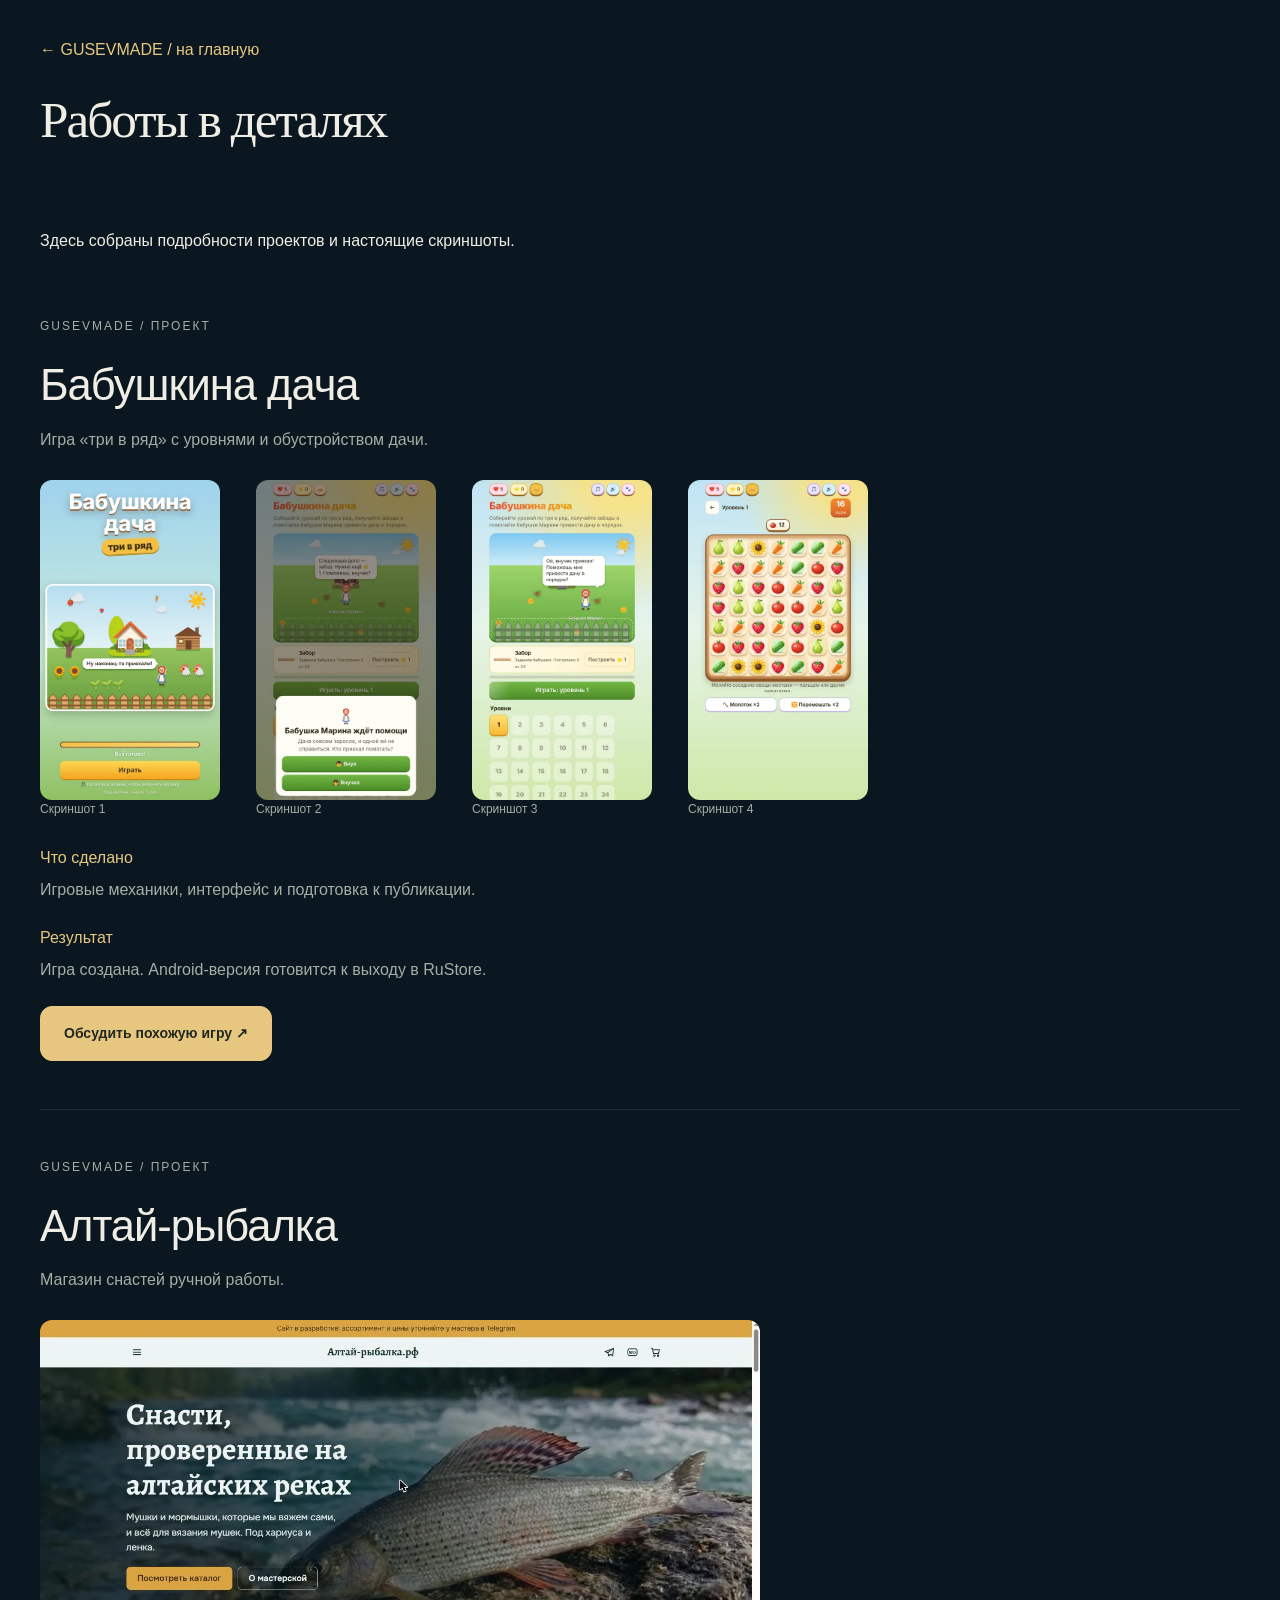
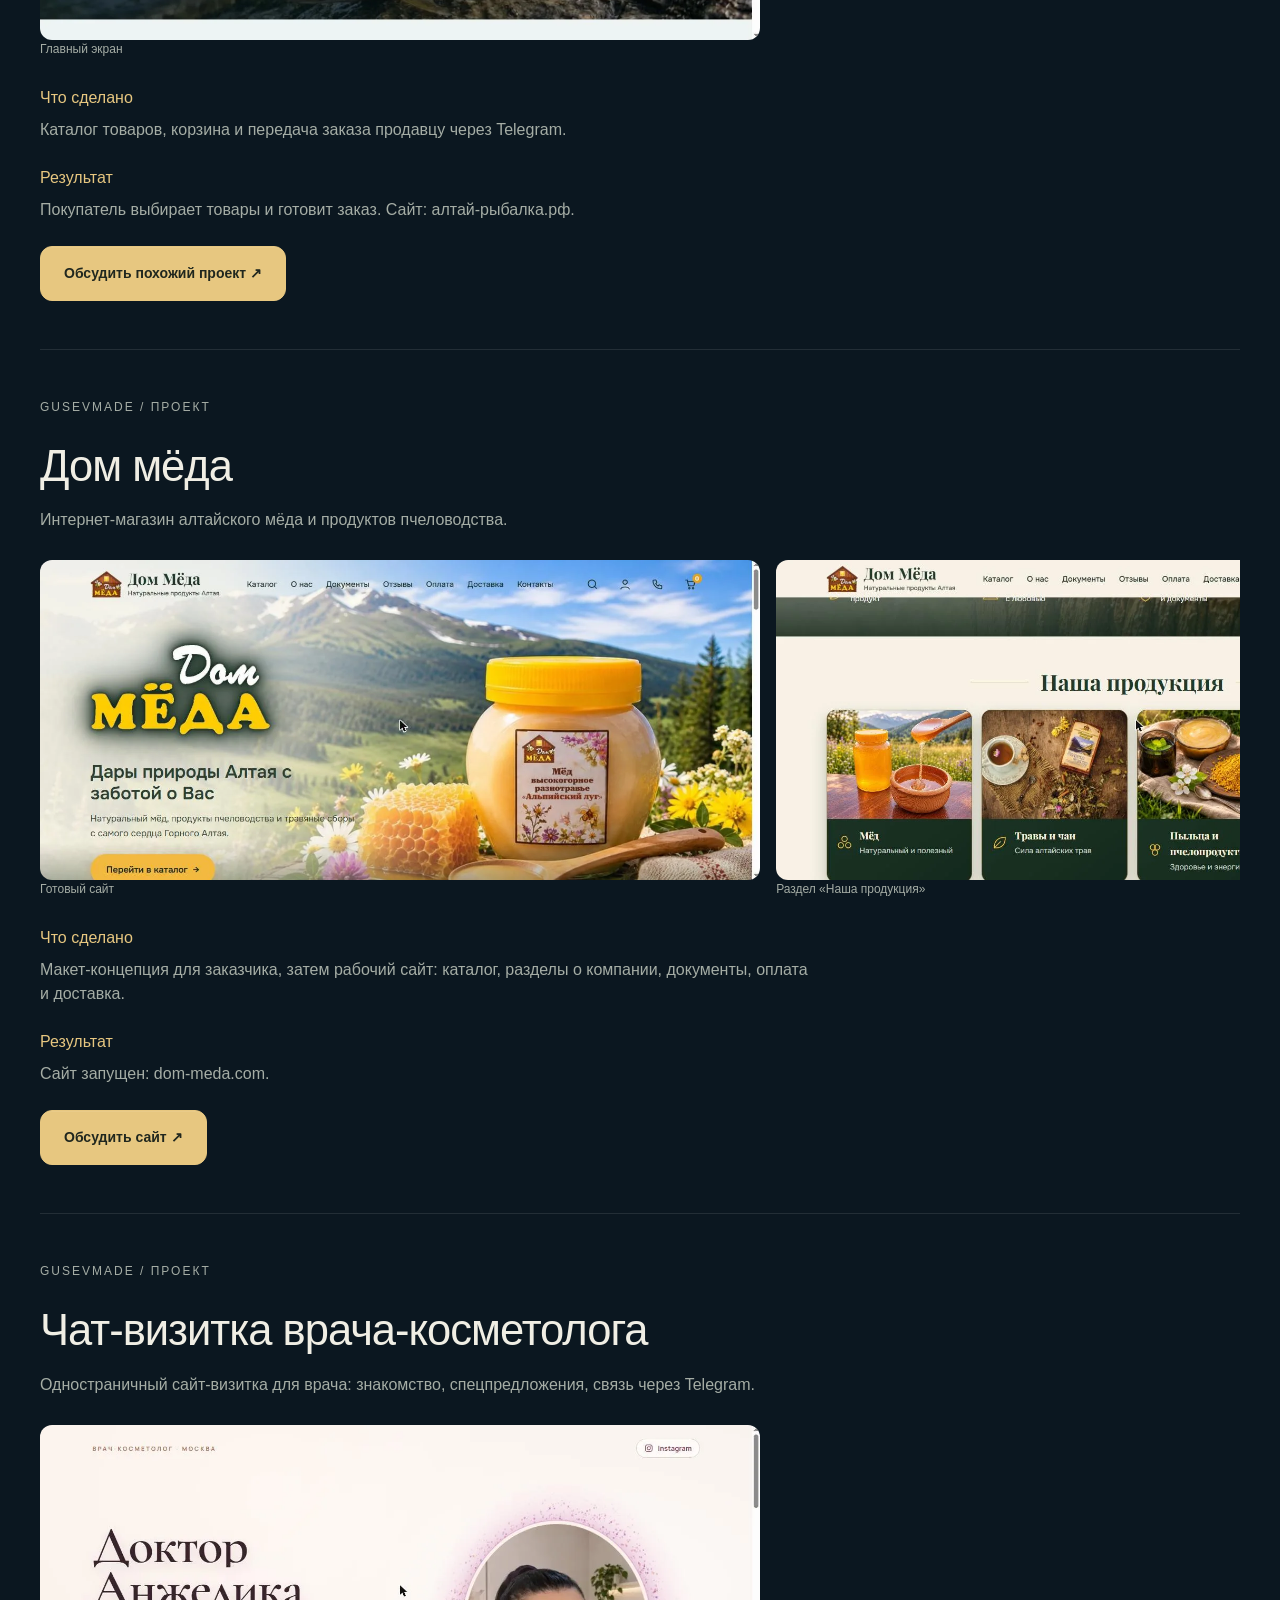
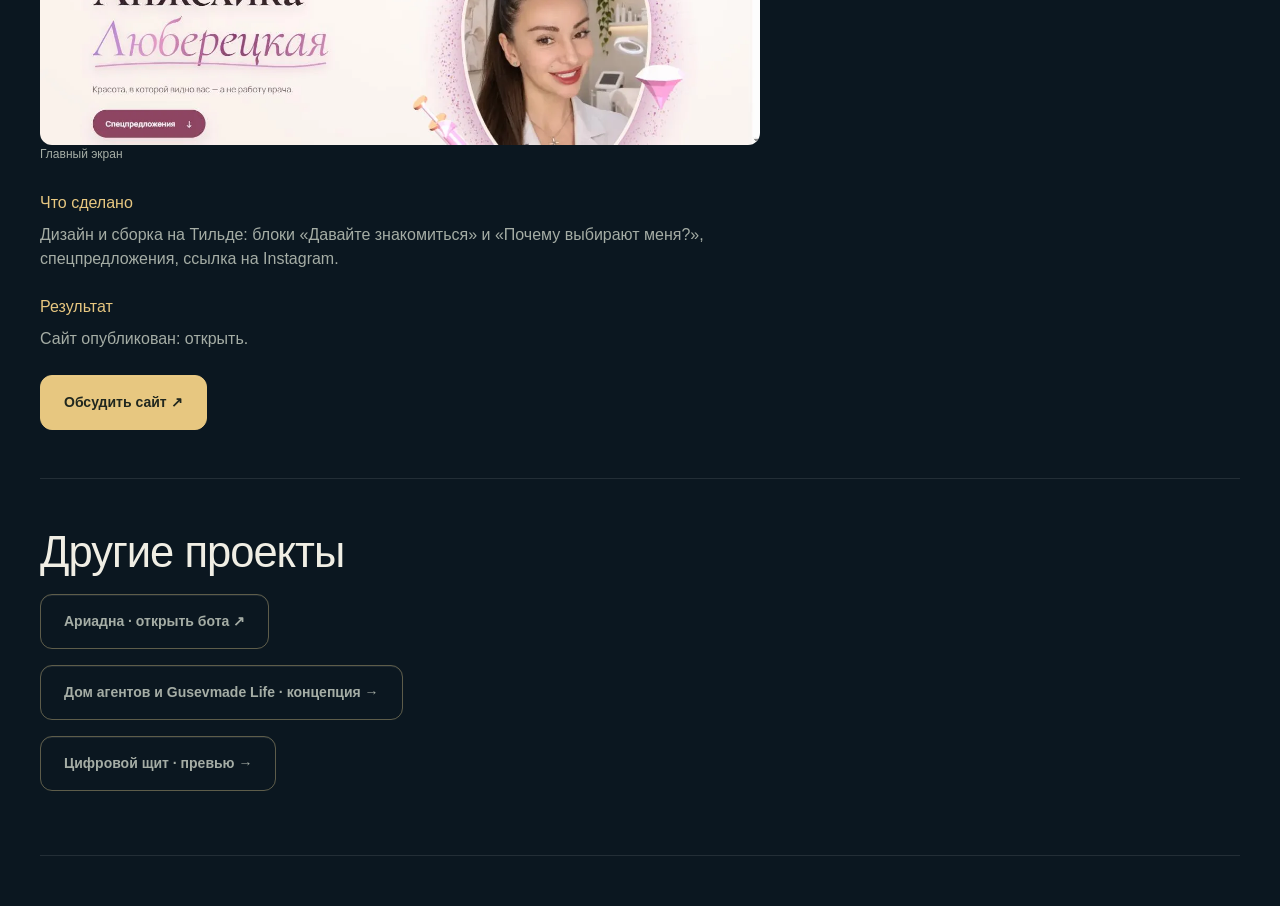
==== commit 95035d45: "Портфолио: чат-визитка врача Co-Authored-By: Claude Sonnet 5.5 <noreply@anthropic.com> Claude-Sessio" ====
--- a/projects.html
+++ b/projects.html
@@ -1 +1 @@
-<!doctype html><html lang="ru"><head><meta charset="utf-8"><meta name="viewport" content="width=device-width,initial-scale=1"><title>Работы в деталях · GUSEVMADE</title><link rel="stylesheet" href="style.css"><style>body{padding:0}.review-head{padding:28px 0 38px}.review-head a{display:inline-flex;min-height:44px;align-items:center;color:var(--gold)}.review-head h1{margin-top:20px;font:clamp(32px,4vw,56px)/1.1 Georgia,serif}.review-head p{color:var(--muted);max-width:780px}.review-section{padding-bottom:50px}.case{padding:48px 0;border-bottom:1px solid var(--line);scroll-margin-top:24px}.case p,.case dd{color:var(--muted);max-width:780px}.case-shots{display:flex;gap:16px;overflow:auto;margin-block:28px}.case-shots figure.shot{border:0;padding:0;min-height:0;display:block;flex:0 0 auto}.case-shots .shot img{height:320px;width:auto;border-radius:12px;display:block}.case-shots figure{margin:0;min-width:200px;min-height:150px;border:1px dashed #e7c78055;border-radius:14px;display:flex;flex-direction:column;justify-content:center;align-items:center;padding:24px;gap:12px}.case-shots figcaption{font-size:12px;color:var(--muted)}dt{color:var(--gold);margin-top:18px}dd{margin:8px 0 24px}</style></head><body><header class="container review-head"><a href="index.html">← GUSEVMADE / на главную</a><h1>Работы в деталях</h1></header><main class="container review-section"><p>Здесь собраны подробности проектов и настоящие скриншоты.</p><section class="case" id="dacha"><p class="eyebrow">GUSEVMADE / ПРОЕКТ</p><h2>Бабушкина дача</h2><p>Игра «три в ряд» с уровнями и обустройством дачи.</p><div class="case-shots"><figure class="shot"><img src="assets/shots/dacha-1.webp" width="480" height="853" loading="lazy" alt="Бабушкина дача, скриншот 1"><figcaption>Скриншот 1</figcaption></figure><figure class="shot"><img src="assets/shots/dacha-2.webp" width="480" height="853" loading="lazy" alt="Бабушкина дача, скриншот 2"><figcaption>Скриншот 2</figcaption></figure><figure class="shot"><img src="assets/shots/dacha-3.webp" width="480" height="853" loading="lazy" alt="Бабушкина дача, скриншот 3"><figcaption>Скриншот 3</figcaption></figure><figure class="shot"><img src="assets/shots/dacha-4.webp" width="480" height="853" loading="lazy" alt="Бабушкина дача, скриншот 4"><figcaption>Скриншот 4</figcaption></figure></div><dl><dt>Что сделано</dt><dd>Игровые механики, интерфейс и подготовка к публикации.</dd><dt>Результат</dt><dd>Игра создана. Android-версия готовится к выходу в RuStore.</dd></dl><a class="button gold" href="index.html#contact">Обсудить похожую игру ↗</a></section><section class="case" id="fishing"><p class="eyebrow">GUSEVMADE / ПРОЕКТ</p><h2>Алтай-рыбалка</h2><p>Магазин снастей ручной работы.</p><div class="case-shots"><figure class="shot"><img src="assets/shots/fishing-live-1.webp" width="1366" height="607" loading="lazy" alt="Алтай-рыбалка.рф, главный экран"><figcaption>Главный экран</figcaption></figure></div><dl><dt>Что сделано</dt><dd>Каталог товаров, корзина и передача заказа продавцу через Telegram.</dd><dt>Результат</dt><dd>Покупатель выбирает товары и готовит заказ. Сайт: <a href="https://алтай-рыбалка.рф" target="_blank" rel="noopener">алтай-рыбалка.рф</a>.</dd></dl><a class="button gold" href="index.html#contact">Обсудить похожий проект ↗</a></section><section class="case" id="honey"><p class="eyebrow">GUSEVMADE / ПРОЕКТ</p><h2>Дом мёда</h2><p>Интернет-магазин алтайского мёда и продуктов пчеловодства.</p><div class="case-shots"><figure class="shot"><img src="assets/shots/honey-live-1.webp" width="1366" height="607" loading="lazy" alt="Готовый сайт Дом мёда"><figcaption>Готовый сайт</figcaption></figure><figure class="shot"><img src="assets/shots/honey-live-2.webp" width="1366" height="607" loading="lazy" alt="Дом мёда, раздел продукции"><figcaption>Раздел «Наша продукция»</figcaption></figure><figure class="shot"><img src="assets/shots/honey-mock-desk.webp" width="1200" height="750" loading="lazy" alt="Макет Дом мёда, ПК"><figcaption>Макет · ПК</figcaption></figure><figure class="shot"><img src="assets/shots/honey-mock-phone.webp" width="420" height="909" loading="lazy" alt="Макет Дом мёда, телефон"><figcaption>Макет · телефон</figcaption></figure></div><dl><dt>Что сделано</dt><dd>Макет-концепция для заказчика, затем рабочий сайт: каталог, разделы о компании, документы, оплата и доставка.</dd><dt>Результат</dt><dd>Сайт запущен: <a href="https://dom-meda.com" target="_blank" rel="noopener">dom-meda.com</a>.</dd></dl><a class="button gold" href="index.html#contact">Обсудить сайт ↗</a></section><section class="case"><h2>Другие проекты</h2><p><a class="button" href="https://t.me/ariadna_pomoshnica_bot">Ариадна · открыть бота ↗</a></p><p><a class="button" href="index.html#work">Дом агентов и Gusevmade Life · концепция →</a></p><p><a class="button" href="assets/digital-shield.webp">Цифровой щит · превью →</a></p></section></main></body></html>+<!doctype html><html lang="ru"><head><meta charset="utf-8"><meta name="viewport" content="width=device-width,initial-scale=1"><title>Работы в деталях · GUSEVMADE</title><link rel="stylesheet" href="style.css"><style>body{padding:0}.review-head{padding:28px 0 38px}.review-head a{display:inline-flex;min-height:44px;align-items:center;color:var(--gold)}.review-head h1{margin-top:20px;font:clamp(32px,4vw,56px)/1.1 Georgia,serif}.review-head p{color:var(--muted);max-width:780px}.review-section{padding-bottom:50px}.case{padding:48px 0;border-bottom:1px solid var(--line);scroll-margin-top:24px}.case p,.case dd{color:var(--muted);max-width:780px}.case-shots{display:flex;gap:16px;overflow:auto;margin-block:28px}.case-shots figure.shot{border:0;padding:0;min-height:0;display:block;flex:0 0 auto}.case-shots .shot img{height:320px;width:auto;border-radius:12px;display:block}.case-shots figure{margin:0;min-width:200px;min-height:150px;border:1px dashed #e7c78055;border-radius:14px;display:flex;flex-direction:column;justify-content:center;align-items:center;padding:24px;gap:12px}.case-shots figcaption{font-size:12px;color:var(--muted)}dt{color:var(--gold);margin-top:18px}dd{margin:8px 0 24px}</style></head><body><header class="container review-head"><a href="index.html">← GUSEVMADE / на главную</a><h1>Работы в деталях</h1></header><main class="container review-section"><p>Здесь собраны подробности проектов и настоящие скриншоты.</p><section class="case" id="dacha"><p class="eyebrow">GUSEVMADE / ПРОЕКТ</p><h2>Бабушкина дача</h2><p>Игра «три в ряд» с уровнями и обустройством дачи.</p><div class="case-shots"><figure class="shot"><img src="assets/shots/dacha-1.webp" width="480" height="853" loading="lazy" alt="Бабушкина дача, скриншот 1"><figcaption>Скриншот 1</figcaption></figure><figure class="shot"><img src="assets/shots/dacha-2.webp" width="480" height="853" loading="lazy" alt="Бабушкина дача, скриншот 2"><figcaption>Скриншот 2</figcaption></figure><figure class="shot"><img src="assets/shots/dacha-3.webp" width="480" height="853" loading="lazy" alt="Бабушкина дача, скриншот 3"><figcaption>Скриншот 3</figcaption></figure><figure class="shot"><img src="assets/shots/dacha-4.webp" width="480" height="853" loading="lazy" alt="Бабушкина дача, скриншот 4"><figcaption>Скриншот 4</figcaption></figure></div><dl><dt>Что сделано</dt><dd>Игровые механики, интерфейс и подготовка к публикации.</dd><dt>Результат</dt><dd>Игра создана. Android-версия готовится к выходу в RuStore.</dd></dl><a class="button gold" href="index.html#contact">Обсудить похожую игру ↗</a></section><section class="case" id="fishing"><p class="eyebrow">GUSEVMADE / ПРОЕКТ</p><h2>Алтай-рыбалка</h2><p>Магазин снастей ручной работы.</p><div class="case-shots"><figure class="shot"><img src="assets/shots/fishing-live-1.webp" width="1366" height="607" loading="lazy" alt="Алтай-рыбалка.рф, главный экран"><figcaption>Главный экран</figcaption></figure></div><dl><dt>Что сделано</dt><dd>Каталог товаров, корзина и передача заказа продавцу через Telegram.</dd><dt>Результат</dt><dd>Покупатель выбирает товары и готовит заказ. Сайт: <a href="https://алтай-рыбалка.рф" target="_blank" rel="noopener">алтай-рыбалка.рф</a>.</dd></dl><a class="button gold" href="index.html#contact">Обсудить похожий проект ↗</a></section><section class="case" id="honey"><p class="eyebrow">GUSEVMADE / ПРОЕКТ</p><h2>Дом мёда</h2><p>Интернет-магазин алтайского мёда и продуктов пчеловодства.</p><div class="case-shots"><figure class="shot"><img src="assets/shots/honey-live-1.webp" width="1366" height="607" loading="lazy" alt="Готовый сайт Дом мёда"><figcaption>Готовый сайт</figcaption></figure><figure class="shot"><img src="assets/shots/honey-live-2.webp" width="1366" height="607" loading="lazy" alt="Дом мёда, раздел продукции"><figcaption>Раздел «Наша продукция»</figcaption></figure><figure class="shot"><img src="assets/shots/honey-mock-desk.webp" width="1200" height="750" loading="lazy" alt="Макет Дом мёда, ПК"><figcaption>Макет · ПК</figcaption></figure><figure class="shot"><img src="assets/shots/honey-mock-phone.webp" width="420" height="909" loading="lazy" alt="Макет Дом мёда, телефон"><figcaption>Макет · телефон</figcaption></figure></div><dl><dt>Что сделано</dt><dd>Макет-концепция для заказчика, затем рабочий сайт: каталог, разделы о компании, документы, оплата и доставка.</dd><dt>Результат</dt><dd>Сайт запущен: <a href="https://dom-meda.com" target="_blank" rel="noopener">dom-meda.com</a>.</dd></dl><a class="button gold" href="index.html#contact">Обсудить сайт ↗</a></section><section class="case" id="vizitka"><p class="eyebrow">GUSEVMADE / ПРОЕКТ</p><h2>Чат-визитка врача-косметолога</h2><p>Одностраничный сайт-визитка для врача: знакомство, спецпредложения, связь через Telegram.</p><div class="case-shots"><figure class="shot"><img src="assets/shots/vizitka-live-1.webp" width="1366" height="607" loading="lazy" alt="Чат-визитка врача, главный экран"><figcaption>Главный экран</figcaption></figure></div><dl><dt>Что сделано</dt><dd>Дизайн и сборка на Тильде: блоки «Давайте знакомиться» и «Почему выбирают меня?», спецпредложения, ссылка на Instagram.</dd><dt>Результат</dt><dd>Сайт опубликован: <a href="https://vastly-heard-rope.tilda.ws/visitka" target="_blank" rel="noopener">открыть</a>.</dd></dl><a class="button gold" href="index.html#contact">Обсудить сайт ↗</a></section><section class="case"><h2>Другие проекты</h2><p><a class="button" href="https://t.me/ariadna_pomoshnica_bot">Ариадна · открыть бота ↗</a></p><p><a class="button" href="index.html#work">Дом агентов и Gusevmade Life · концепция →</a></p><p><a class="button" href="assets/digital-shield.webp">Цифровой щит · превью →</a></p></section></main></body></html>
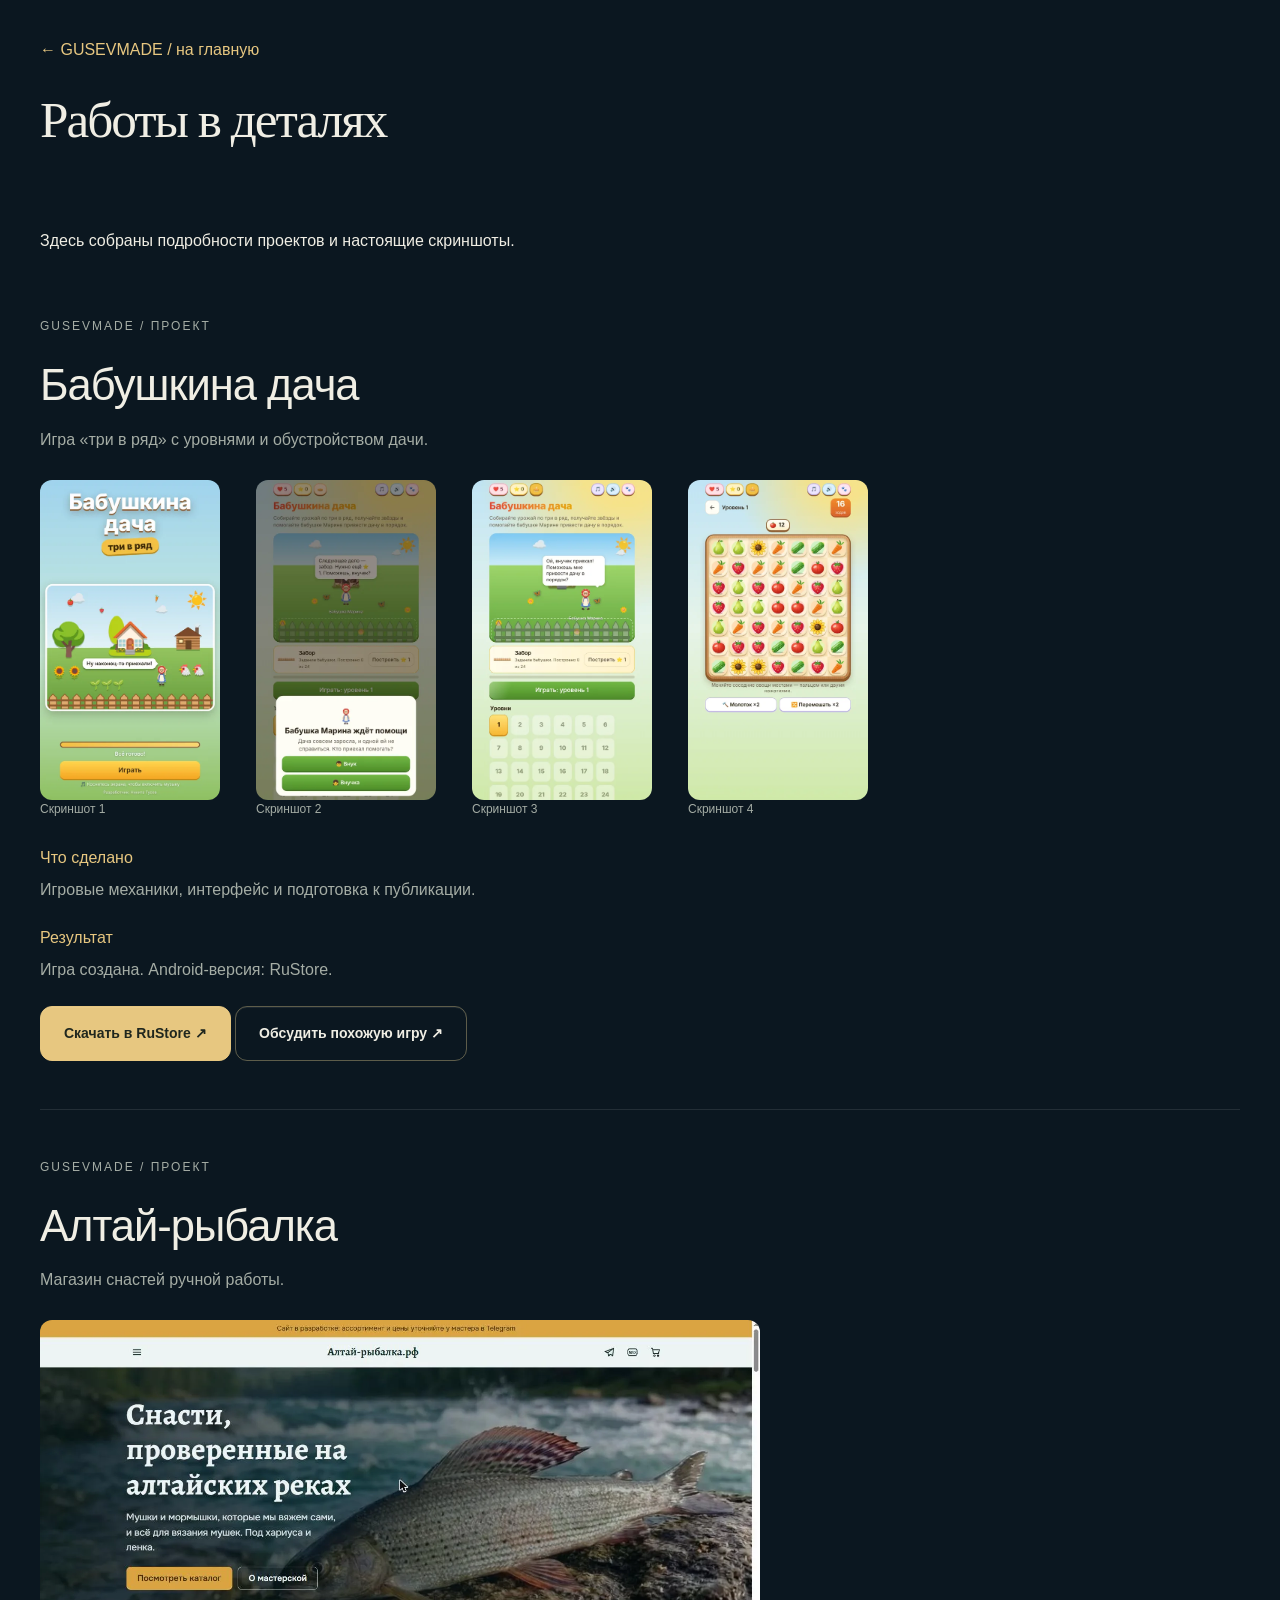
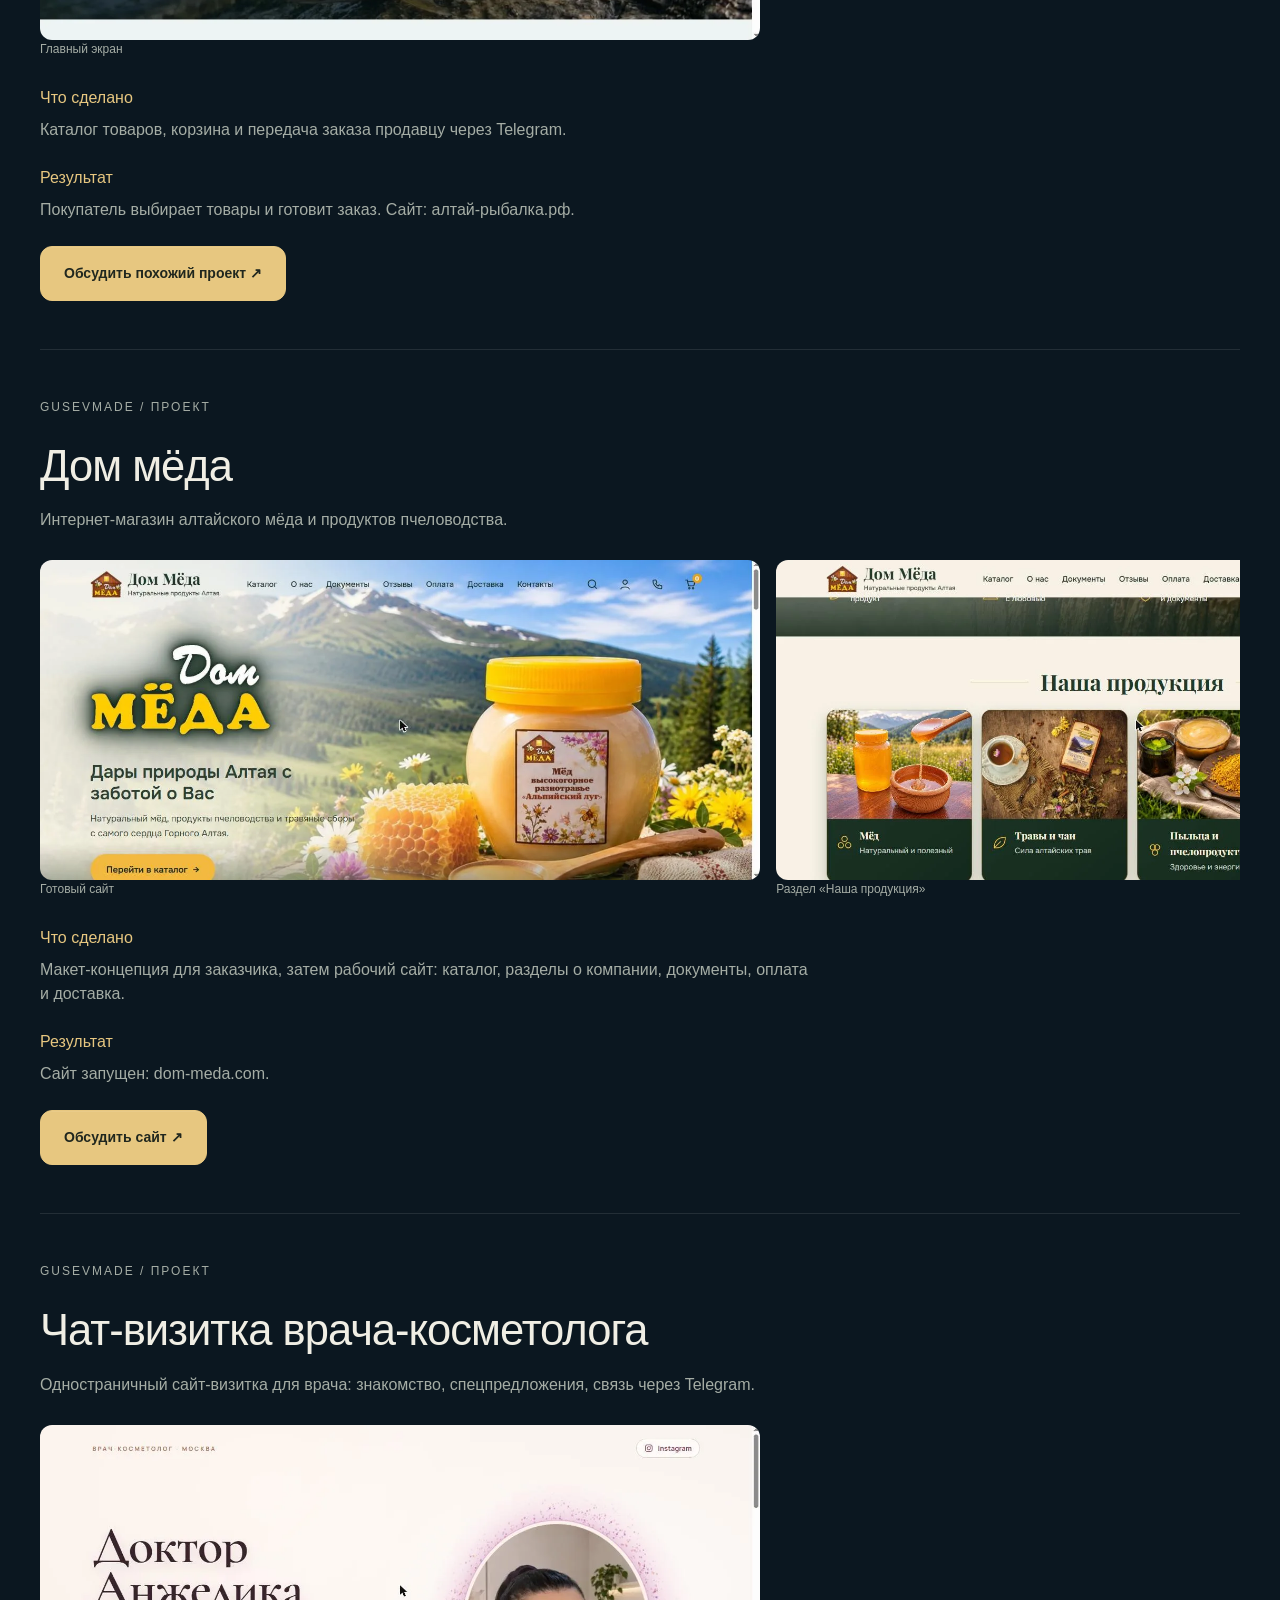
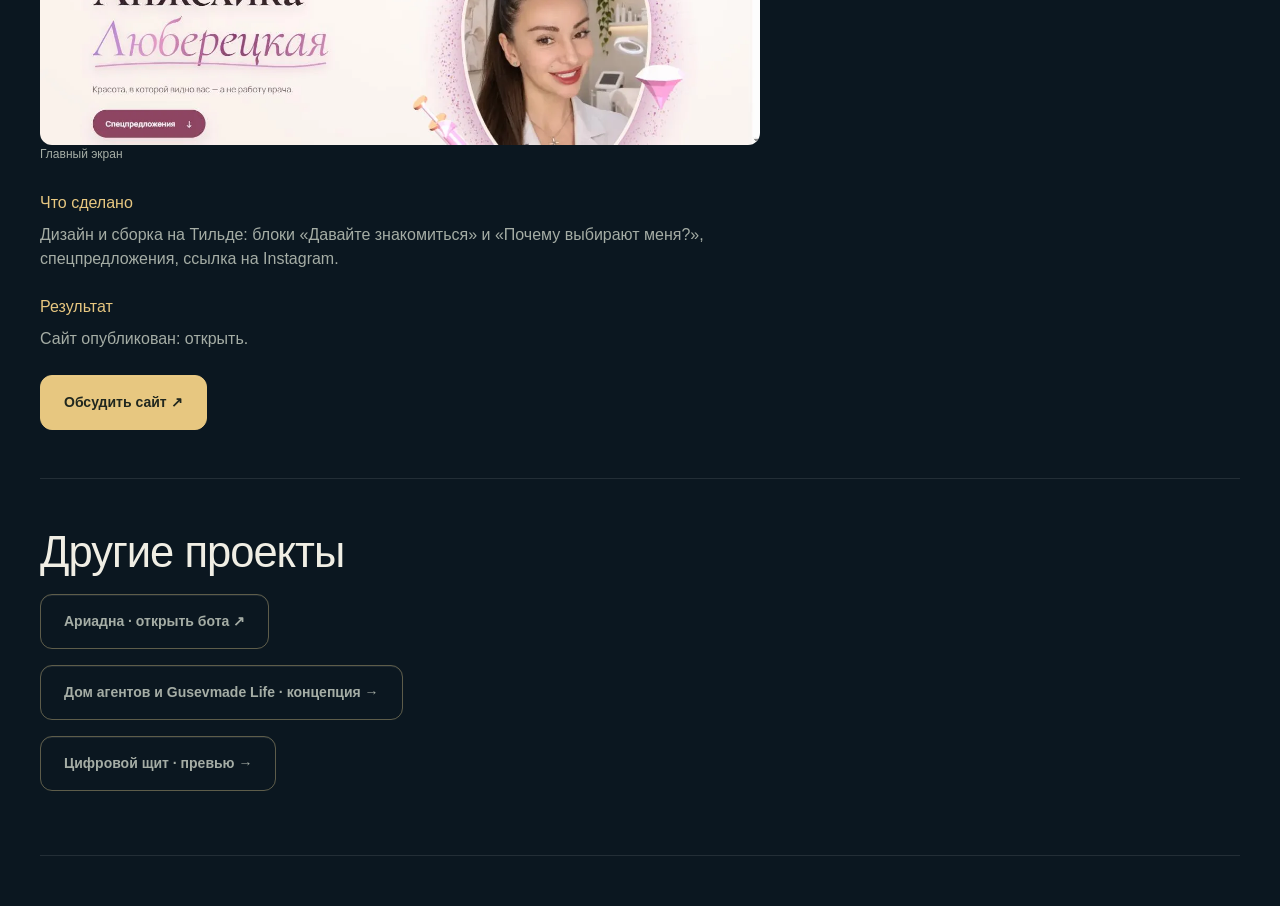
==== commit 34ba8150: "Бабушкина дача: ссылка на RuStore Co-Authored-By: Claude Sonnet 5.5 <noreply@anthropic.com> Claude-S" ====
--- a/projects.html
+++ b/projects.html
@@ -1 +1 @@
-<!doctype html><html lang="ru"><head><meta charset="utf-8"><meta name="viewport" content="width=device-width,initial-scale=1"><title>Работы в деталях · GUSEVMADE</title><link rel="stylesheet" href="style.css"><style>body{padding:0}.review-head{padding:28px 0 38px}.review-head a{display:inline-flex;min-height:44px;align-items:center;color:var(--gold)}.review-head h1{margin-top:20px;font:clamp(32px,4vw,56px)/1.1 Georgia,serif}.review-head p{color:var(--muted);max-width:780px}.review-section{padding-bottom:50px}.case{padding:48px 0;border-bottom:1px solid var(--line);scroll-margin-top:24px}.case p,.case dd{color:var(--muted);max-width:780px}.case-shots{display:flex;gap:16px;overflow:auto;margin-block:28px}.case-shots figure.shot{border:0;padding:0;min-height:0;display:block;flex:0 0 auto}.case-shots .shot img{height:320px;width:auto;border-radius:12px;display:block}.case-shots figure{margin:0;min-width:200px;min-height:150px;border:1px dashed #e7c78055;border-radius:14px;display:flex;flex-direction:column;justify-content:center;align-items:center;padding:24px;gap:12px}.case-shots figcaption{font-size:12px;color:var(--muted)}dt{color:var(--gold);margin-top:18px}dd{margin:8px 0 24px}</style></head><body><header class="container review-head"><a href="index.html">← GUSEVMADE / на главную</a><h1>Работы в деталях</h1></header><main class="container review-section"><p>Здесь собраны подробности проектов и настоящие скриншоты.</p><section class="case" id="dacha"><p class="eyebrow">GUSEVMADE / ПРОЕКТ</p><h2>Бабушкина дача</h2><p>Игра «три в ряд» с уровнями и обустройством дачи.</p><div class="case-shots"><figure class="shot"><img src="assets/shots/dacha-1.webp" width="480" height="853" loading="lazy" alt="Бабушкина дача, скриншот 1"><figcaption>Скриншот 1</figcaption></figure><figure class="shot"><img src="assets/shots/dacha-2.webp" width="480" height="853" loading="lazy" alt="Бабушкина дача, скриншот 2"><figcaption>Скриншот 2</figcaption></figure><figure class="shot"><img src="assets/shots/dacha-3.webp" width="480" height="853" loading="lazy" alt="Бабушкина дача, скриншот 3"><figcaption>Скриншот 3</figcaption></figure><figure class="shot"><img src="assets/shots/dacha-4.webp" width="480" height="853" loading="lazy" alt="Бабушкина дача, скриншот 4"><figcaption>Скриншот 4</figcaption></figure></div><dl><dt>Что сделано</dt><dd>Игровые механики, интерфейс и подготовка к публикации.</dd><dt>Результат</dt><dd>Игра создана. Android-версия готовится к выходу в RuStore.</dd></dl><a class="button gold" href="index.html#contact">Обсудить похожую игру ↗</a></section><section class="case" id="fishing"><p class="eyebrow">GUSEVMADE / ПРОЕКТ</p><h2>Алтай-рыбалка</h2><p>Магазин снастей ручной работы.</p><div class="case-shots"><figure class="shot"><img src="assets/shots/fishing-live-1.webp" width="1366" height="607" loading="lazy" alt="Алтай-рыбалка.рф, главный экран"><figcaption>Главный экран</figcaption></figure></div><dl><dt>Что сделано</dt><dd>Каталог товаров, корзина и передача заказа продавцу через Telegram.</dd><dt>Результат</dt><dd>Покупатель выбирает товары и готовит заказ. Сайт: <a href="https://алтай-рыбалка.рф" target="_blank" rel="noopener">алтай-рыбалка.рф</a>.</dd></dl><a class="button gold" href="index.html#contact">Обсудить похожий проект ↗</a></section><section class="case" id="honey"><p class="eyebrow">GUSEVMADE / ПРОЕКТ</p><h2>Дом мёда</h2><p>Интернет-магазин алтайского мёда и продуктов пчеловодства.</p><div class="case-shots"><figure class="shot"><img src="assets/shots/honey-live-1.webp" width="1366" height="607" loading="lazy" alt="Готовый сайт Дом мёда"><figcaption>Готовый сайт</figcaption></figure><figure class="shot"><img src="assets/shots/honey-live-2.webp" width="1366" height="607" loading="lazy" alt="Дом мёда, раздел продукции"><figcaption>Раздел «Наша продукция»</figcaption></figure><figure class="shot"><img src="assets/shots/honey-mock-desk.webp" width="1200" height="750" loading="lazy" alt="Макет Дом мёда, ПК"><figcaption>Макет · ПК</figcaption></figure><figure class="shot"><img src="assets/shots/honey-mock-phone.webp" width="420" height="909" loading="lazy" alt="Макет Дом мёда, телефон"><figcaption>Макет · телефон</figcaption></figure></div><dl><dt>Что сделано</dt><dd>Макет-концепция для заказчика, затем рабочий сайт: каталог, разделы о компании, документы, оплата и доставка.</dd><dt>Результат</dt><dd>Сайт запущен: <a href="https://dom-meda.com" target="_blank" rel="noopener">dom-meda.com</a>.</dd></dl><a class="button gold" href="index.html#contact">Обсудить сайт ↗</a></section><section class="case" id="vizitka"><p class="eyebrow">GUSEVMADE / ПРОЕКТ</p><h2>Чат-визитка врача-косметолога</h2><p>Одностраничный сайт-визитка для врача: знакомство, спецпредложения, связь через Telegram.</p><div class="case-shots"><figure class="shot"><img src="assets/shots/vizitka-live-1.webp" width="1366" height="607" loading="lazy" alt="Чат-визитка врача, главный экран"><figcaption>Главный экран</figcaption></figure></div><dl><dt>Что сделано</dt><dd>Дизайн и сборка на Тильде: блоки «Давайте знакомиться» и «Почему выбирают меня?», спецпредложения, ссылка на Instagram.</dd><dt>Результат</dt><dd>Сайт опубликован: <a href="https://vastly-heard-rope.tilda.ws/visitka" target="_blank" rel="noopener">открыть</a>.</dd></dl><a class="button gold" href="index.html#contact">Обсудить сайт ↗</a></section><section class="case"><h2>Другие проекты</h2><p><a class="button" href="https://t.me/ariadna_pomoshnica_bot">Ариадна · открыть бота ↗</a></p><p><a class="button" href="index.html#work">Дом агентов и Gusevmade Life · концепция →</a></p><p><a class="button" href="assets/digital-shield.webp">Цифровой щит · превью →</a></p></section></main></body></html>+<!doctype html><html lang="ru"><head><meta charset="utf-8"><meta name="viewport" content="width=device-width,initial-scale=1"><title>Работы в деталях · GUSEVMADE</title><link rel="stylesheet" href="style.css"><style>body{padding:0}.review-head{padding:28px 0 38px}.review-head a{display:inline-flex;min-height:44px;align-items:center;color:var(--gold)}.review-head h1{margin-top:20px;font:clamp(32px,4vw,56px)/1.1 Georgia,serif}.review-head p{color:var(--muted);max-width:780px}.review-section{padding-bottom:50px}.case{padding:48px 0;border-bottom:1px solid var(--line);scroll-margin-top:24px}.case p,.case dd{color:var(--muted);max-width:780px}.case-shots{display:flex;gap:16px;overflow:auto;margin-block:28px}.case-shots figure.shot{border:0;padding:0;min-height:0;display:block;flex:0 0 auto}.case-shots .shot img{height:320px;width:auto;border-radius:12px;display:block}.case-shots figure{margin:0;min-width:200px;min-height:150px;border:1px dashed #e7c78055;border-radius:14px;display:flex;flex-direction:column;justify-content:center;align-items:center;padding:24px;gap:12px}.case-shots figcaption{font-size:12px;color:var(--muted)}dt{color:var(--gold);margin-top:18px}dd{margin:8px 0 24px}</style></head><body><header class="container review-head"><a href="index.html">← GUSEVMADE / на главную</a><h1>Работы в деталях</h1></header><main class="container review-section"><p>Здесь собраны подробности проектов и настоящие скриншоты.</p><section class="case" id="dacha"><p class="eyebrow">GUSEVMADE / ПРОЕКТ</p><h2>Бабушкина дача</h2><p>Игра «три в ряд» с уровнями и обустройством дачи.</p><div class="case-shots"><figure class="shot"><img src="assets/shots/dacha-1.webp" width="480" height="853" loading="lazy" alt="Бабушкина дача, скриншот 1"><figcaption>Скриншот 1</figcaption></figure><figure class="shot"><img src="assets/shots/dacha-2.webp" width="480" height="853" loading="lazy" alt="Бабушкина дача, скриншот 2"><figcaption>Скриншот 2</figcaption></figure><figure class="shot"><img src="assets/shots/dacha-3.webp" width="480" height="853" loading="lazy" alt="Бабушкина дача, скриншот 3"><figcaption>Скриншот 3</figcaption></figure><figure class="shot"><img src="assets/shots/dacha-4.webp" width="480" height="853" loading="lazy" alt="Бабушкина дача, скриншот 4"><figcaption>Скриншот 4</figcaption></figure></div><dl><dt>Что сделано</dt><dd>Игровые механики, интерфейс и подготовка к публикации.</dd><dt>Результат</dt><dd>Игра создана. Android-версия: <a href="https://www.rustore.ru/catalog/app/ru.gusevmade.dacha" target="_blank" rel="noopener">RuStore</a>.</dd></dl><a class="button gold" href="https://www.rustore.ru/catalog/app/ru.gusevmade.dacha" target="_blank" rel="noopener">Скачать в RuStore ↗</a> <a class="button" href="index.html#contact">Обсудить похожую игру ↗</a></section><section class="case" id="fishing"><p class="eyebrow">GUSEVMADE / ПРОЕКТ</p><h2>Алтай-рыбалка</h2><p>Магазин снастей ручной работы.</p><div class="case-shots"><figure class="shot"><img src="assets/shots/fishing-live-1.webp" width="1366" height="607" loading="lazy" alt="Алтай-рыбалка.рф, главный экран"><figcaption>Главный экран</figcaption></figure></div><dl><dt>Что сделано</dt><dd>Каталог товаров, корзина и передача заказа продавцу через Telegram.</dd><dt>Результат</dt><dd>Покупатель выбирает товары и готовит заказ. Сайт: <a href="https://алтай-рыбалка.рф" target="_blank" rel="noopener">алтай-рыбалка.рф</a>.</dd></dl><a class="button gold" href="index.html#contact">Обсудить похожий проект ↗</a></section><section class="case" id="honey"><p class="eyebrow">GUSEVMADE / ПРОЕКТ</p><h2>Дом мёда</h2><p>Интернет-магазин алтайского мёда и продуктов пчеловодства.</p><div class="case-shots"><figure class="shot"><img src="assets/shots/honey-live-1.webp" width="1366" height="607" loading="lazy" alt="Готовый сайт Дом мёда"><figcaption>Готовый сайт</figcaption></figure><figure class="shot"><img src="assets/shots/honey-live-2.webp" width="1366" height="607" loading="lazy" alt="Дом мёда, раздел продукции"><figcaption>Раздел «Наша продукция»</figcaption></figure><figure class="shot"><img src="assets/shots/honey-mock-desk.webp" width="1200" height="750" loading="lazy" alt="Макет Дом мёда, ПК"><figcaption>Макет · ПК</figcaption></figure><figure class="shot"><img src="assets/shots/honey-mock-phone.webp" width="420" height="909" loading="lazy" alt="Макет Дом мёда, телефон"><figcaption>Макет · телефон</figcaption></figure></div><dl><dt>Что сделано</dt><dd>Макет-концепция для заказчика, затем рабочий сайт: каталог, разделы о компании, документы, оплата и доставка.</dd><dt>Результат</dt><dd>Сайт запущен: <a href="https://dom-meda.com" target="_blank" rel="noopener">dom-meda.com</a>.</dd></dl><a class="button gold" href="index.html#contact">Обсудить сайт ↗</a></section><section class="case" id="vizitka"><p class="eyebrow">GUSEVMADE / ПРОЕКТ</p><h2>Чат-визитка врача-косметолога</h2><p>Одностраничный сайт-визитка для врача: знакомство, спецпредложения, связь через Telegram.</p><div class="case-shots"><figure class="shot"><img src="assets/shots/vizitka-live-1.webp" width="1366" height="607" loading="lazy" alt="Чат-визитка врача, главный экран"><figcaption>Главный экран</figcaption></figure></div><dl><dt>Что сделано</dt><dd>Дизайн и сборка на Тильде: блоки «Давайте знакомиться» и «Почему выбирают меня?», спецпредложения, ссылка на Instagram.</dd><dt>Результат</dt><dd>Сайт опубликован: <a href="https://vastly-heard-rope.tilda.ws/visitka" target="_blank" rel="noopener">открыть</a>.</dd></dl><a class="button gold" href="index.html#contact">Обсудить сайт ↗</a></section><section class="case"><h2>Другие проекты</h2><p><a class="button" href="https://t.me/ariadna_pomoshnica_bot">Ариадна · открыть бота ↗</a></p><p><a class="button" href="index.html#work">Дом агентов и Gusevmade Life · концепция →</a></p><p><a class="button" href="assets/digital-shield.webp">Цифровой щит · превью →</a></p></section></main></body></html>
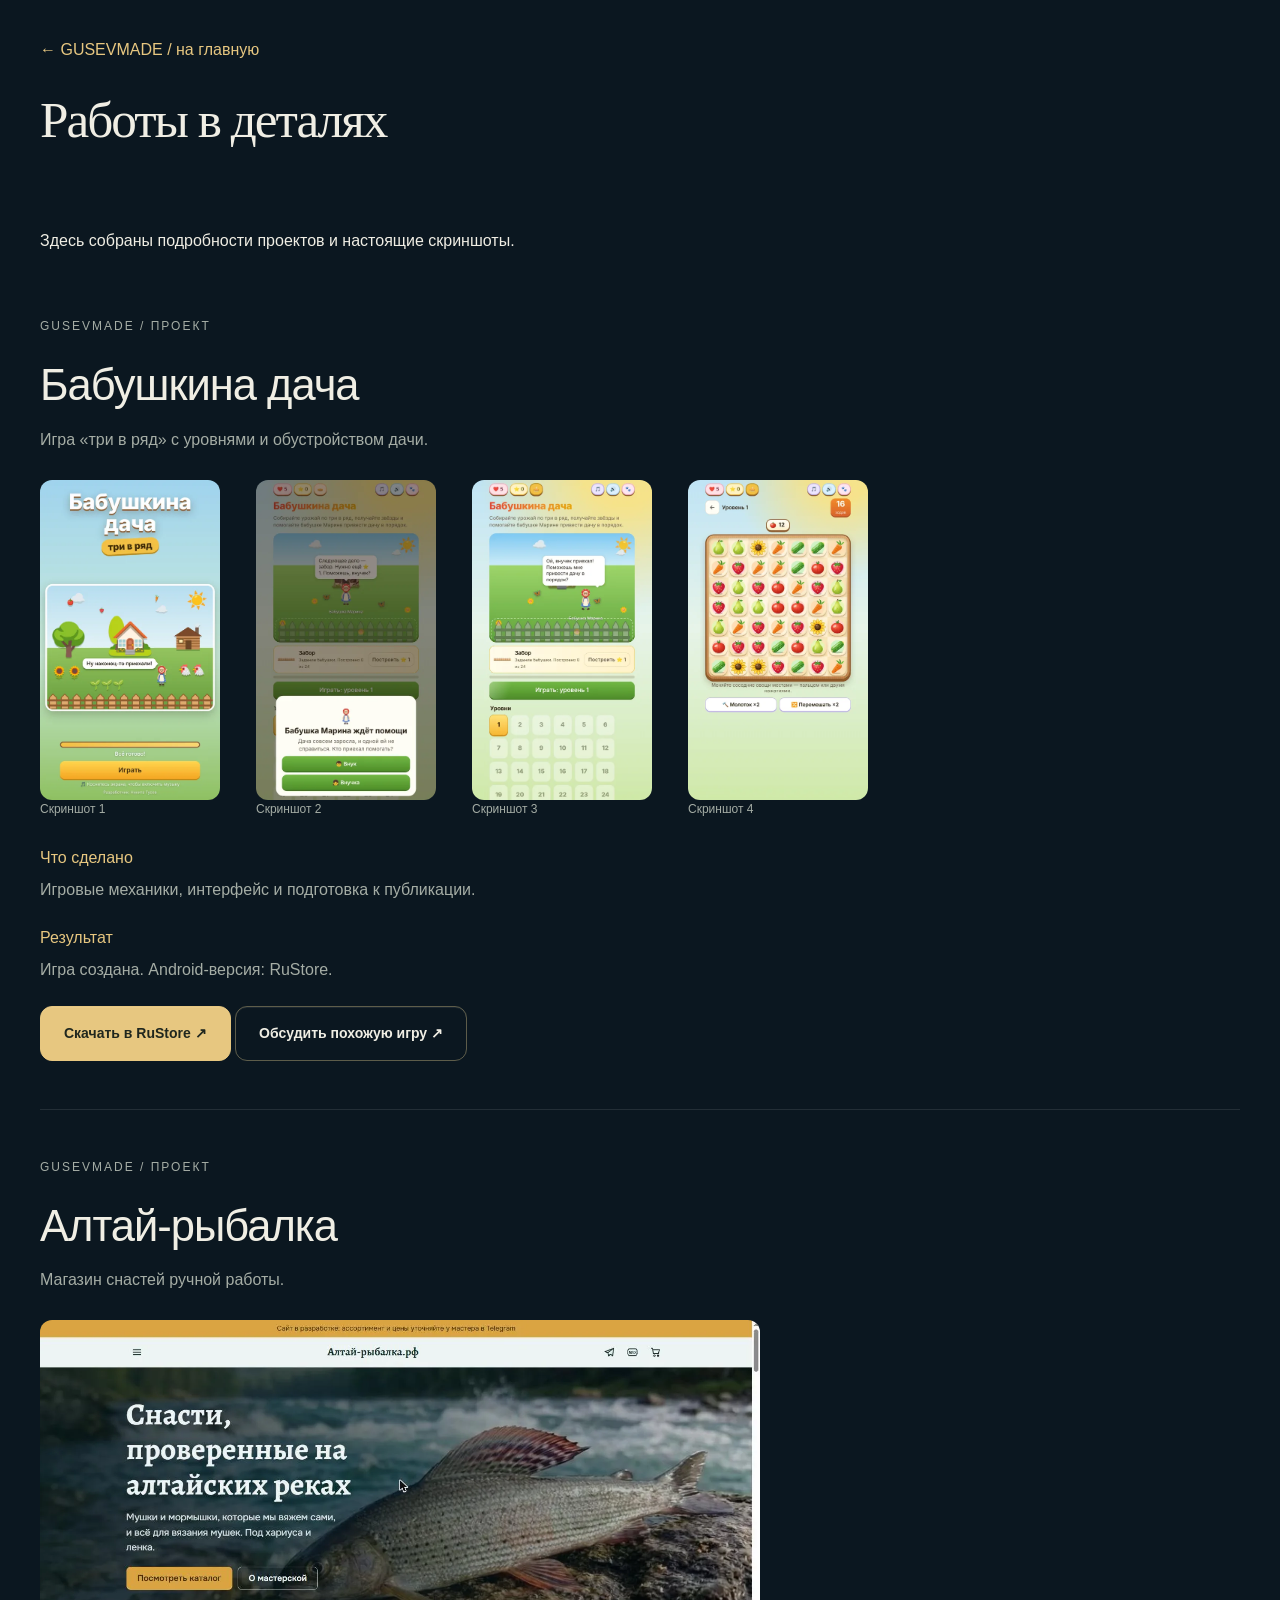
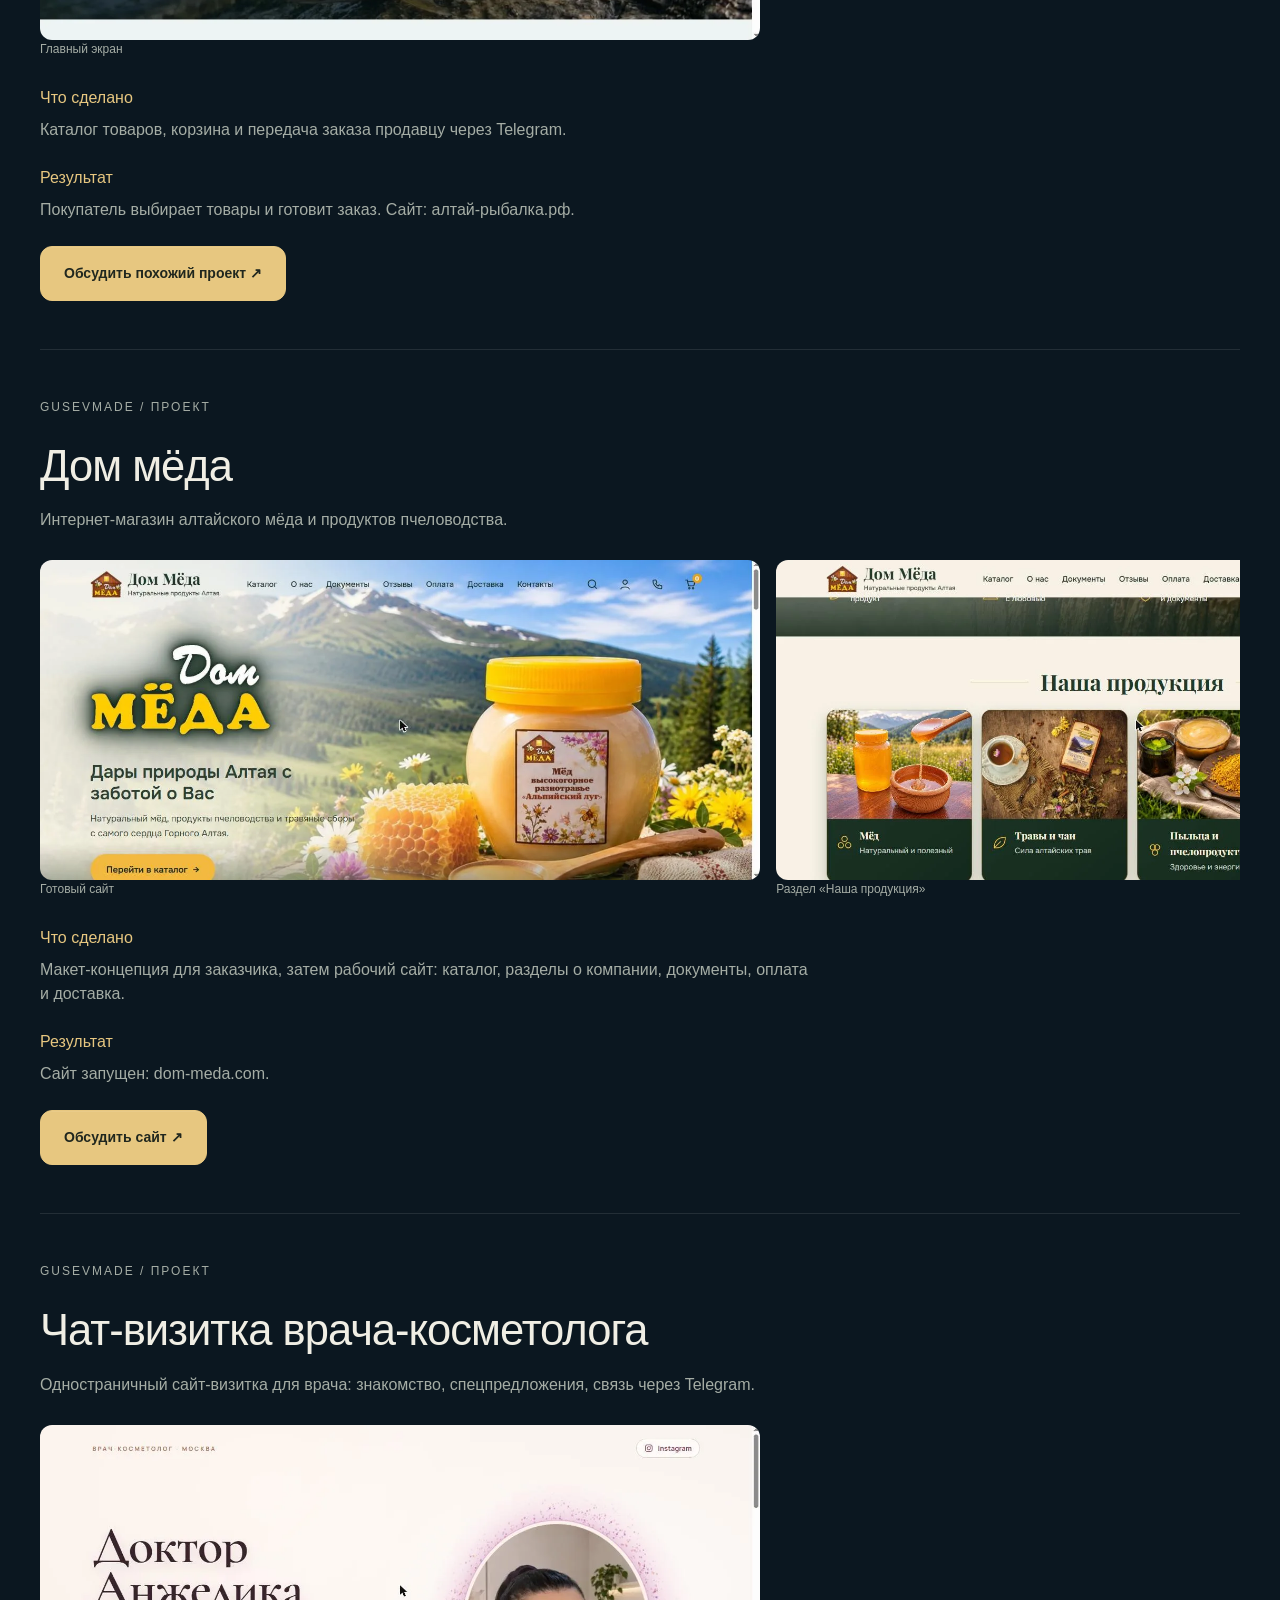
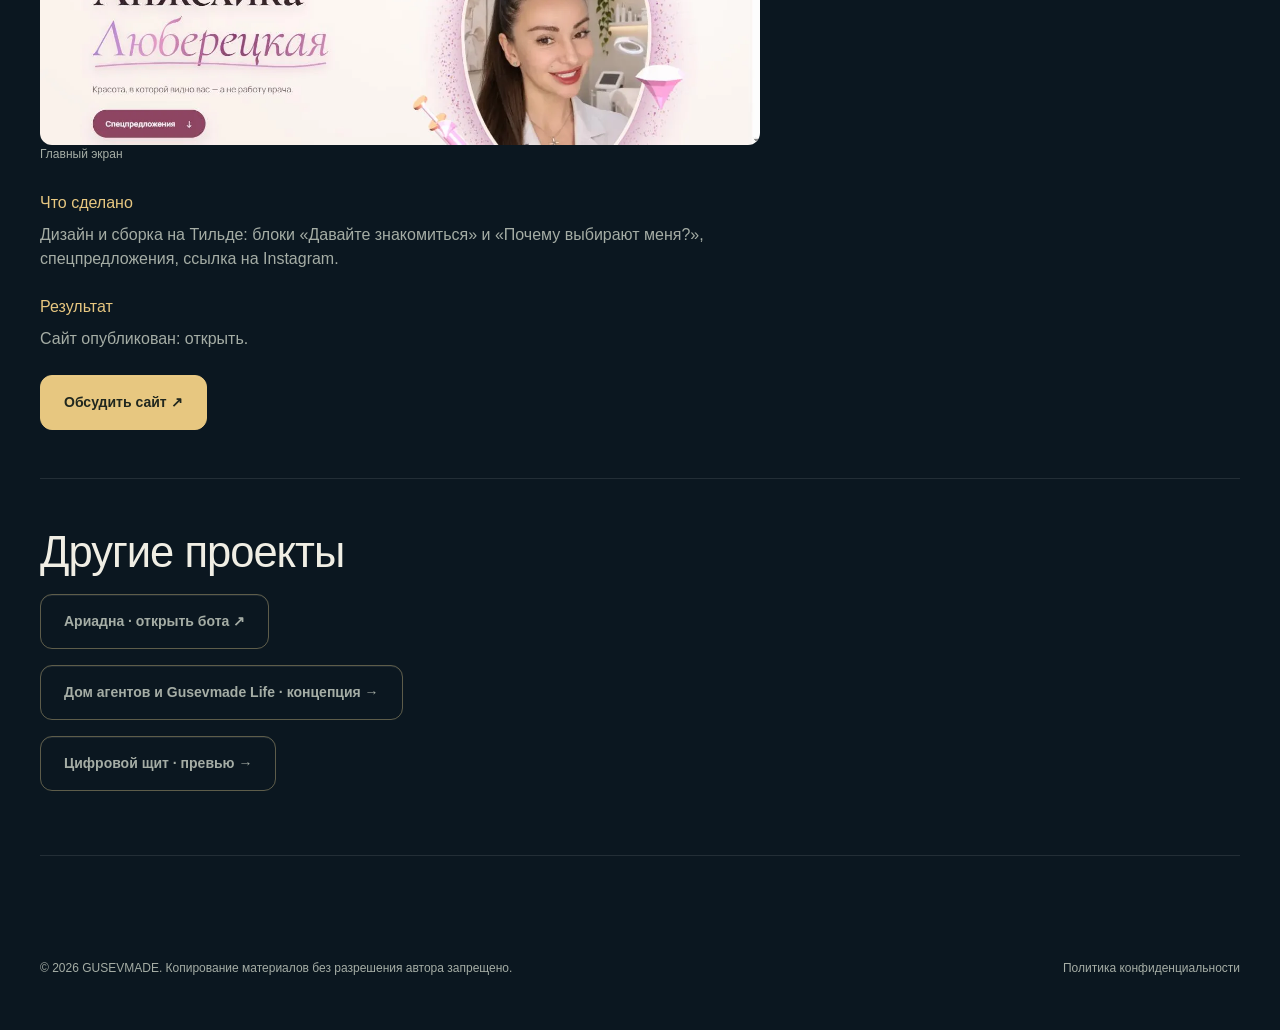
==== commit 5fd1f063: "Политика конфиденциальности, согласие у формы, запрет копирования Co-Authored-By: Claude Sonnet 5.5 " ====
--- a/projects.html
+++ b/projects.html
@@ -1 +1 @@
-<!doctype html><html lang="ru"><head><meta charset="utf-8"><meta name="viewport" content="width=device-width,initial-scale=1"><title>Работы в деталях · GUSEVMADE</title><link rel="stylesheet" href="style.css"><style>body{padding:0}.review-head{padding:28px 0 38px}.review-head a{display:inline-flex;min-height:44px;align-items:center;color:var(--gold)}.review-head h1{margin-top:20px;font:clamp(32px,4vw,56px)/1.1 Georgia,serif}.review-head p{color:var(--muted);max-width:780px}.review-section{padding-bottom:50px}.case{padding:48px 0;border-bottom:1px solid var(--line);scroll-margin-top:24px}.case p,.case dd{color:var(--muted);max-width:780px}.case-shots{display:flex;gap:16px;overflow:auto;margin-block:28px}.case-shots figure.shot{border:0;padding:0;min-height:0;display:block;flex:0 0 auto}.case-shots .shot img{height:320px;width:auto;border-radius:12px;display:block}.case-shots figure{margin:0;min-width:200px;min-height:150px;border:1px dashed #e7c78055;border-radius:14px;display:flex;flex-direction:column;justify-content:center;align-items:center;padding:24px;gap:12px}.case-shots figcaption{font-size:12px;color:var(--muted)}dt{color:var(--gold);margin-top:18px}dd{margin:8px 0 24px}</style></head><body><header class="container review-head"><a href="index.html">← GUSEVMADE / на главную</a><h1>Работы в деталях</h1></header><main class="container review-section"><p>Здесь собраны подробности проектов и настоящие скриншоты.</p><section class="case" id="dacha"><p class="eyebrow">GUSEVMADE / ПРОЕКТ</p><h2>Бабушкина дача</h2><p>Игра «три в ряд» с уровнями и обустройством дачи.</p><div class="case-shots"><figure class="shot"><img src="assets/shots/dacha-1.webp" width="480" height="853" loading="lazy" alt="Бабушкина дача, скриншот 1"><figcaption>Скриншот 1</figcaption></figure><figure class="shot"><img src="assets/shots/dacha-2.webp" width="480" height="853" loading="lazy" alt="Бабушкина дача, скриншот 2"><figcaption>Скриншот 2</figcaption></figure><figure class="shot"><img src="assets/shots/dacha-3.webp" width="480" height="853" loading="lazy" alt="Бабушкина дача, скриншот 3"><figcaption>Скриншот 3</figcaption></figure><figure class="shot"><img src="assets/shots/dacha-4.webp" width="480" height="853" loading="lazy" alt="Бабушкина дача, скриншот 4"><figcaption>Скриншот 4</figcaption></figure></div><dl><dt>Что сделано</dt><dd>Игровые механики, интерфейс и подготовка к публикации.</dd><dt>Результат</dt><dd>Игра создана. Android-версия: <a href="https://www.rustore.ru/catalog/app/ru.gusevmade.dacha" target="_blank" rel="noopener">RuStore</a>.</dd></dl><a class="button gold" href="https://www.rustore.ru/catalog/app/ru.gusevmade.dacha" target="_blank" rel="noopener">Скачать в RuStore ↗</a> <a class="button" href="index.html#contact">Обсудить похожую игру ↗</a></section><section class="case" id="fishing"><p class="eyebrow">GUSEVMADE / ПРОЕКТ</p><h2>Алтай-рыбалка</h2><p>Магазин снастей ручной работы.</p><div class="case-shots"><figure class="shot"><img src="assets/shots/fishing-live-1.webp" width="1366" height="607" loading="lazy" alt="Алтай-рыбалка.рф, главный экран"><figcaption>Главный экран</figcaption></figure></div><dl><dt>Что сделано</dt><dd>Каталог товаров, корзина и передача заказа продавцу через Telegram.</dd><dt>Результат</dt><dd>Покупатель выбирает товары и готовит заказ. Сайт: <a href="https://алтай-рыбалка.рф" target="_blank" rel="noopener">алтай-рыбалка.рф</a>.</dd></dl><a class="button gold" href="index.html#contact">Обсудить похожий проект ↗</a></section><section class="case" id="honey"><p class="eyebrow">GUSEVMADE / ПРОЕКТ</p><h2>Дом мёда</h2><p>Интернет-магазин алтайского мёда и продуктов пчеловодства.</p><div class="case-shots"><figure class="shot"><img src="assets/shots/honey-live-1.webp" width="1366" height="607" loading="lazy" alt="Готовый сайт Дом мёда"><figcaption>Готовый сайт</figcaption></figure><figure class="shot"><img src="assets/shots/honey-live-2.webp" width="1366" height="607" loading="lazy" alt="Дом мёда, раздел продукции"><figcaption>Раздел «Наша продукция»</figcaption></figure><figure class="shot"><img src="assets/shots/honey-mock-desk.webp" width="1200" height="750" loading="lazy" alt="Макет Дом мёда, ПК"><figcaption>Макет · ПК</figcaption></figure><figure class="shot"><img src="assets/shots/honey-mock-phone.webp" width="420" height="909" loading="lazy" alt="Макет Дом мёда, телефон"><figcaption>Макет · телефон</figcaption></figure></div><dl><dt>Что сделано</dt><dd>Макет-концепция для заказчика, затем рабочий сайт: каталог, разделы о компании, документы, оплата и доставка.</dd><dt>Результат</dt><dd>Сайт запущен: <a href="https://dom-meda.com" target="_blank" rel="noopener">dom-meda.com</a>.</dd></dl><a class="button gold" href="index.html#contact">Обсудить сайт ↗</a></section><section class="case" id="vizitka"><p class="eyebrow">GUSEVMADE / ПРОЕКТ</p><h2>Чат-визитка врача-косметолога</h2><p>Одностраничный сайт-визитка для врача: знакомство, спецпредложения, связь через Telegram.</p><div class="case-shots"><figure class="shot"><img src="assets/shots/vizitka-live-1.webp" width="1366" height="607" loading="lazy" alt="Чат-визитка врача, главный экран"><figcaption>Главный экран</figcaption></figure></div><dl><dt>Что сделано</dt><dd>Дизайн и сборка на Тильде: блоки «Давайте знакомиться» и «Почему выбирают меня?», спецпредложения, ссылка на Instagram.</dd><dt>Результат</dt><dd>Сайт опубликован: <a href="https://vastly-heard-rope.tilda.ws/visitka" target="_blank" rel="noopener">открыть</a>.</dd></dl><a class="button gold" href="index.html#contact">Обсудить сайт ↗</a></section><section class="case"><h2>Другие проекты</h2><p><a class="button" href="https://t.me/ariadna_pomoshnica_bot">Ариадна · открыть бота ↗</a></p><p><a class="button" href="index.html#work">Дом агентов и Gusevmade Life · концепция →</a></p><p><a class="button" href="assets/digital-shield.webp">Цифровой щит · превью →</a></p></section></main></body></html>+<!doctype html><html lang="ru"><head><meta charset="utf-8"><meta name="viewport" content="width=device-width,initial-scale=1"><title>Работы в деталях · GUSEVMADE</title><link rel="stylesheet" href="style.css"><style>body{padding:0}.review-head{padding:28px 0 38px}.review-head a{display:inline-flex;min-height:44px;align-items:center;color:var(--gold)}.review-head h1{margin-top:20px;font:clamp(32px,4vw,56px)/1.1 Georgia,serif}.review-head p{color:var(--muted);max-width:780px}.review-section{padding-bottom:50px}.case{padding:48px 0;border-bottom:1px solid var(--line);scroll-margin-top:24px}.case p,.case dd{color:var(--muted);max-width:780px}.case-shots{display:flex;gap:16px;overflow:auto;margin-block:28px}.case-shots figure.shot{border:0;padding:0;min-height:0;display:block;flex:0 0 auto}.case-shots .shot img{height:320px;width:auto;border-radius:12px;display:block}.case-shots figure{margin:0;min-width:200px;min-height:150px;border:1px dashed #e7c78055;border-radius:14px;display:flex;flex-direction:column;justify-content:center;align-items:center;padding:24px;gap:12px}.case-shots figcaption{font-size:12px;color:var(--muted)}dt{color:var(--gold);margin-top:18px}dd{margin:8px 0 24px}</style></head><body><header class="container review-head"><a href="index.html">← GUSEVMADE / на главную</a><h1>Работы в деталях</h1></header><main class="container review-section"><p>Здесь собраны подробности проектов и настоящие скриншоты.</p><section class="case" id="dacha"><p class="eyebrow">GUSEVMADE / ПРОЕКТ</p><h2>Бабушкина дача</h2><p>Игра «три в ряд» с уровнями и обустройством дачи.</p><div class="case-shots"><figure class="shot"><img src="assets/shots/dacha-1.webp" width="480" height="853" loading="lazy" alt="Бабушкина дача, скриншот 1"><figcaption>Скриншот 1</figcaption></figure><figure class="shot"><img src="assets/shots/dacha-2.webp" width="480" height="853" loading="lazy" alt="Бабушкина дача, скриншот 2"><figcaption>Скриншот 2</figcaption></figure><figure class="shot"><img src="assets/shots/dacha-3.webp" width="480" height="853" loading="lazy" alt="Бабушкина дача, скриншот 3"><figcaption>Скриншот 3</figcaption></figure><figure class="shot"><img src="assets/shots/dacha-4.webp" width="480" height="853" loading="lazy" alt="Бабушкина дача, скриншот 4"><figcaption>Скриншот 4</figcaption></figure></div><dl><dt>Что сделано</dt><dd>Игровые механики, интерфейс и подготовка к публикации.</dd><dt>Результат</dt><dd>Игра создана. Android-версия: <a href="https://www.rustore.ru/catalog/app/ru.gusevmade.dacha" target="_blank" rel="noopener">RuStore</a>.</dd></dl><a class="button gold" href="https://www.rustore.ru/catalog/app/ru.gusevmade.dacha" target="_blank" rel="noopener">Скачать в RuStore ↗</a> <a class="button" href="index.html#contact">Обсудить похожую игру ↗</a></section><section class="case" id="fishing"><p class="eyebrow">GUSEVMADE / ПРОЕКТ</p><h2>Алтай-рыбалка</h2><p>Магазин снастей ручной работы.</p><div class="case-shots"><figure class="shot"><img src="assets/shots/fishing-live-1.webp" width="1366" height="607" loading="lazy" alt="Алтай-рыбалка.рф, главный экран"><figcaption>Главный экран</figcaption></figure></div><dl><dt>Что сделано</dt><dd>Каталог товаров, корзина и передача заказа продавцу через Telegram.</dd><dt>Результат</dt><dd>Покупатель выбирает товары и готовит заказ. Сайт: <a href="https://алтай-рыбалка.рф" target="_blank" rel="noopener">алтай-рыбалка.рф</a>.</dd></dl><a class="button gold" href="index.html#contact">Обсудить похожий проект ↗</a></section><section class="case" id="honey"><p class="eyebrow">GUSEVMADE / ПРОЕКТ</p><h2>Дом мёда</h2><p>Интернет-магазин алтайского мёда и продуктов пчеловодства.</p><div class="case-shots"><figure class="shot"><img src="assets/shots/honey-live-1.webp" width="1366" height="607" loading="lazy" alt="Готовый сайт Дом мёда"><figcaption>Готовый сайт</figcaption></figure><figure class="shot"><img src="assets/shots/honey-live-2.webp" width="1366" height="607" loading="lazy" alt="Дом мёда, раздел продукции"><figcaption>Раздел «Наша продукция»</figcaption></figure><figure class="shot"><img src="assets/shots/honey-mock-desk.webp" width="1200" height="750" loading="lazy" alt="Макет Дом мёда, ПК"><figcaption>Макет · ПК</figcaption></figure><figure class="shot"><img src="assets/shots/honey-mock-phone.webp" width="420" height="909" loading="lazy" alt="Макет Дом мёда, телефон"><figcaption>Макет · телефон</figcaption></figure></div><dl><dt>Что сделано</dt><dd>Макет-концепция для заказчика, затем рабочий сайт: каталог, разделы о компании, документы, оплата и доставка.</dd><dt>Результат</dt><dd>Сайт запущен: <a href="https://dom-meda.com" target="_blank" rel="noopener">dom-meda.com</a>.</dd></dl><a class="button gold" href="index.html#contact">Обсудить сайт ↗</a></section><section class="case" id="vizitka"><p class="eyebrow">GUSEVMADE / ПРОЕКТ</p><h2>Чат-визитка врача-косметолога</h2><p>Одностраничный сайт-визитка для врача: знакомство, спецпредложения, связь через Telegram.</p><div class="case-shots"><figure class="shot"><img src="assets/shots/vizitka-live-1.webp" width="1366" height="607" loading="lazy" alt="Чат-визитка врача, главный экран"><figcaption>Главный экран</figcaption></figure></div><dl><dt>Что сделано</dt><dd>Дизайн и сборка на Тильде: блоки «Давайте знакомиться» и «Почему выбирают меня?», спецпредложения, ссылка на Instagram.</dd><dt>Результат</dt><dd>Сайт опубликован: <a href="https://vastly-heard-rope.tilda.ws/visitka" target="_blank" rel="noopener">открыть</a>.</dd></dl><a class="button gold" href="index.html#contact">Обсудить сайт ↗</a></section><section class="case"><h2>Другие проекты</h2><p><a class="button" href="https://t.me/ariadna_pomoshnica_bot">Ариадна · открыть бота ↗</a></p><p><a class="button" href="index.html#work">Дом агентов и Gusevmade Life · концепция →</a></p><p><a class="button" href="assets/digital-shield.webp">Цифровой щит · превью →</a></p></section></main><footer class="container"><span>© 2026 GUSEVMADE. Копирование материалов без разрешения автора запрещено.</span><a href="privacy.html">Политика конфиденциальности</a></footer></body></html>
--- a/style.css
+++ b/style.css
@@ -502,3 +502,4 @@
 .hf-shots figure{margin:0}.hf-shots img{width:100%;height:auto;border-radius:10px;display:block}
 .hf-shots figcaption{font-size:12px;color:var(--muted);margin-top:6px}
 @media(max-width:800px){.honey-feature{grid-template-columns:1fr;padding:18px}.hf-shots{grid-template-columns:1fr 1fr}.hf-phone{grid-column:span 1}}
+.consent-note{font-size:12px;color:var(--muted);margin:14px 0 0}.consent-note a{color:var(--gold)}
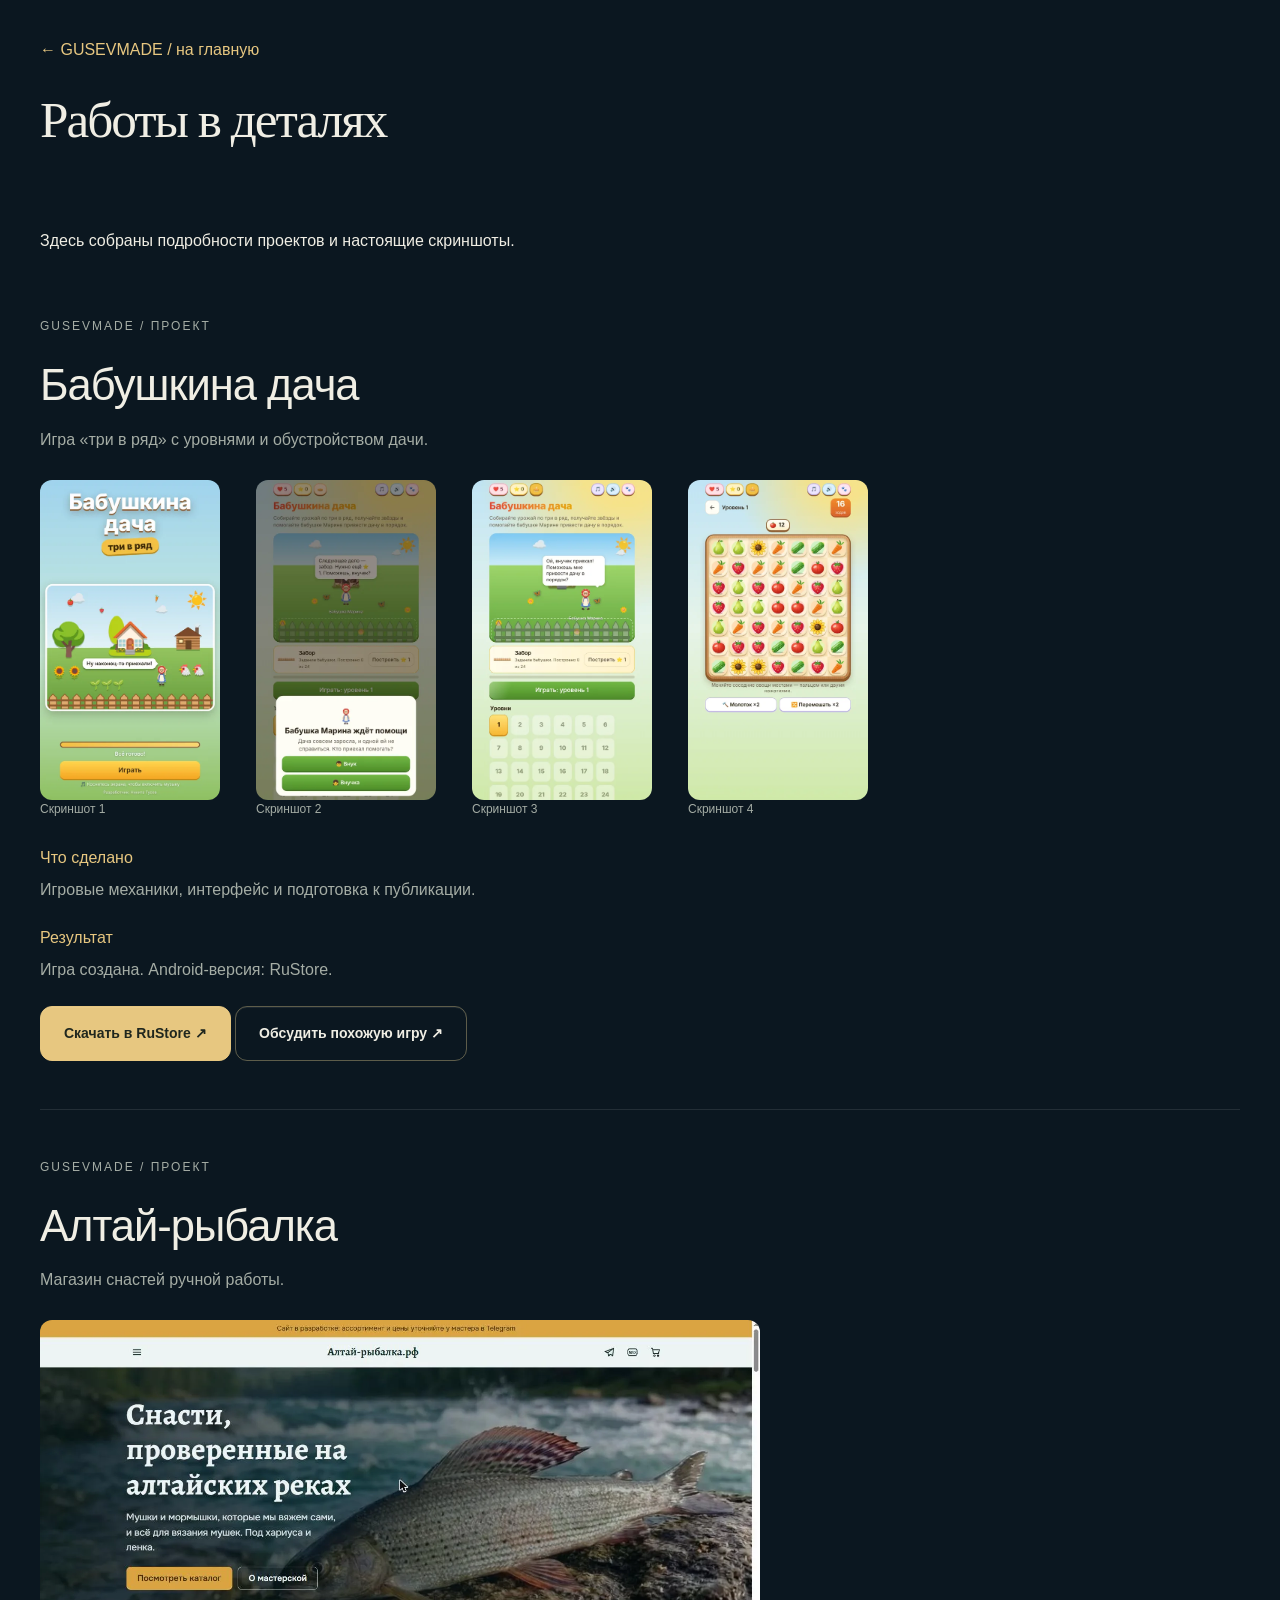
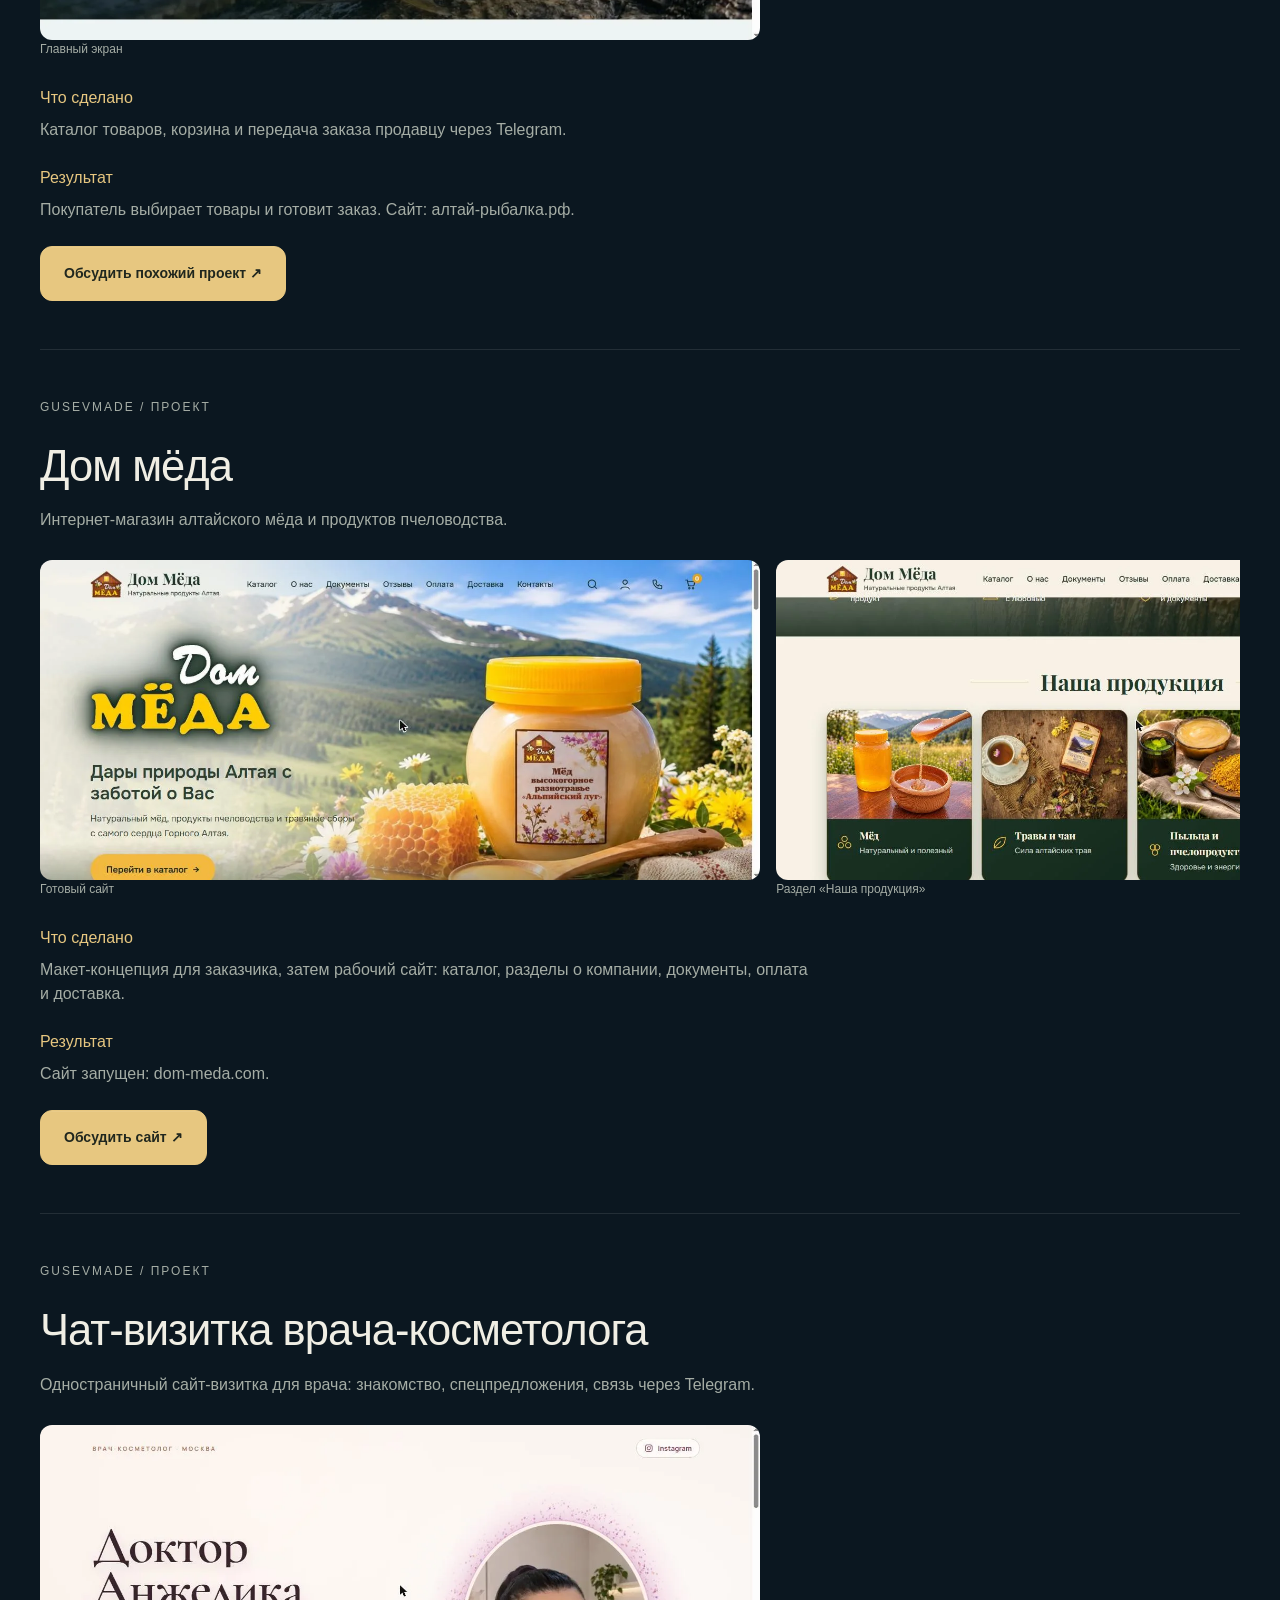
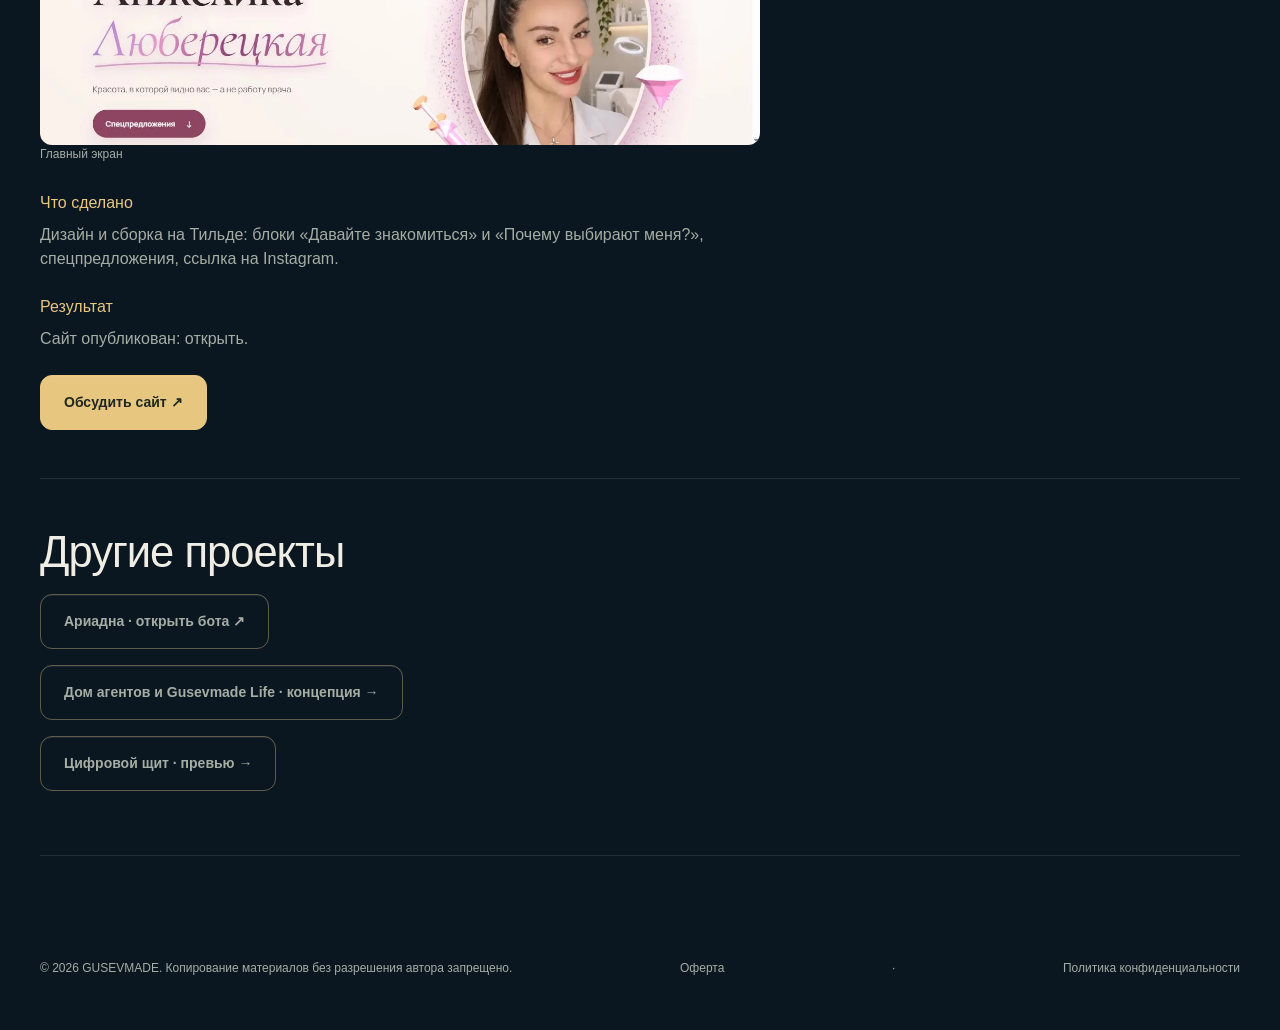
==== commit bdc5b76b: "Подвал: ссылка на оферту Co-Authored-By: Claude Sonnet 5.5 <noreply@anthropic.com> Claude-Session: h" ====
--- a/projects.html
+++ b/projects.html
@@ -1 +1 @@
-<!doctype html><html lang="ru"><head><meta charset="utf-8"><meta name="viewport" content="width=device-width,initial-scale=1"><title>Работы в деталях · GUSEVMADE</title><link rel="stylesheet" href="style.css"><style>body{padding:0}.review-head{padding:28px 0 38px}.review-head a{display:inline-flex;min-height:44px;align-items:center;color:var(--gold)}.review-head h1{margin-top:20px;font:clamp(32px,4vw,56px)/1.1 Georgia,serif}.review-head p{color:var(--muted);max-width:780px}.review-section{padding-bottom:50px}.case{padding:48px 0;border-bottom:1px solid var(--line);scroll-margin-top:24px}.case p,.case dd{color:var(--muted);max-width:780px}.case-shots{display:flex;gap:16px;overflow:auto;margin-block:28px}.case-shots figure.shot{border:0;padding:0;min-height:0;display:block;flex:0 0 auto}.case-shots .shot img{height:320px;width:auto;border-radius:12px;display:block}.case-shots figure{margin:0;min-width:200px;min-height:150px;border:1px dashed #e7c78055;border-radius:14px;display:flex;flex-direction:column;justify-content:center;align-items:center;padding:24px;gap:12px}.case-shots figcaption{font-size:12px;color:var(--muted)}dt{color:var(--gold);margin-top:18px}dd{margin:8px 0 24px}</style></head><body><header class="container review-head"><a href="index.html">← GUSEVMADE / на главную</a><h1>Работы в деталях</h1></header><main class="container review-section"><p>Здесь собраны подробности проектов и настоящие скриншоты.</p><section class="case" id="dacha"><p class="eyebrow">GUSEVMADE / ПРОЕКТ</p><h2>Бабушкина дача</h2><p>Игра «три в ряд» с уровнями и обустройством дачи.</p><div class="case-shots"><figure class="shot"><img src="assets/shots/dacha-1.webp" width="480" height="853" loading="lazy" alt="Бабушкина дача, скриншот 1"><figcaption>Скриншот 1</figcaption></figure><figure class="shot"><img src="assets/shots/dacha-2.webp" width="480" height="853" loading="lazy" alt="Бабушкина дача, скриншот 2"><figcaption>Скриншот 2</figcaption></figure><figure class="shot"><img src="assets/shots/dacha-3.webp" width="480" height="853" loading="lazy" alt="Бабушкина дача, скриншот 3"><figcaption>Скриншот 3</figcaption></figure><figure class="shot"><img src="assets/shots/dacha-4.webp" width="480" height="853" loading="lazy" alt="Бабушкина дача, скриншот 4"><figcaption>Скриншот 4</figcaption></figure></div><dl><dt>Что сделано</dt><dd>Игровые механики, интерфейс и подготовка к публикации.</dd><dt>Результат</dt><dd>Игра создана. Android-версия: <a href="https://www.rustore.ru/catalog/app/ru.gusevmade.dacha" target="_blank" rel="noopener">RuStore</a>.</dd></dl><a class="button gold" href="https://www.rustore.ru/catalog/app/ru.gusevmade.dacha" target="_blank" rel="noopener">Скачать в RuStore ↗</a> <a class="button" href="index.html#contact">Обсудить похожую игру ↗</a></section><section class="case" id="fishing"><p class="eyebrow">GUSEVMADE / ПРОЕКТ</p><h2>Алтай-рыбалка</h2><p>Магазин снастей ручной работы.</p><div class="case-shots"><figure class="shot"><img src="assets/shots/fishing-live-1.webp" width="1366" height="607" loading="lazy" alt="Алтай-рыбалка.рф, главный экран"><figcaption>Главный экран</figcaption></figure></div><dl><dt>Что сделано</dt><dd>Каталог товаров, корзина и передача заказа продавцу через Telegram.</dd><dt>Результат</dt><dd>Покупатель выбирает товары и готовит заказ. Сайт: <a href="https://алтай-рыбалка.рф" target="_blank" rel="noopener">алтай-рыбалка.рф</a>.</dd></dl><a class="button gold" href="index.html#contact">Обсудить похожий проект ↗</a></section><section class="case" id="honey"><p class="eyebrow">GUSEVMADE / ПРОЕКТ</p><h2>Дом мёда</h2><p>Интернет-магазин алтайского мёда и продуктов пчеловодства.</p><div class="case-shots"><figure class="shot"><img src="assets/shots/honey-live-1.webp" width="1366" height="607" loading="lazy" alt="Готовый сайт Дом мёда"><figcaption>Готовый сайт</figcaption></figure><figure class="shot"><img src="assets/shots/honey-live-2.webp" width="1366" height="607" loading="lazy" alt="Дом мёда, раздел продукции"><figcaption>Раздел «Наша продукция»</figcaption></figure><figure class="shot"><img src="assets/shots/honey-mock-desk.webp" width="1200" height="750" loading="lazy" alt="Макет Дом мёда, ПК"><figcaption>Макет · ПК</figcaption></figure><figure class="shot"><img src="assets/shots/honey-mock-phone.webp" width="420" height="909" loading="lazy" alt="Макет Дом мёда, телефон"><figcaption>Макет · телефон</figcaption></figure></div><dl><dt>Что сделано</dt><dd>Макет-концепция для заказчика, затем рабочий сайт: каталог, разделы о компании, документы, оплата и доставка.</dd><dt>Результат</dt><dd>Сайт запущен: <a href="https://dom-meda.com" target="_blank" rel="noopener">dom-meda.com</a>.</dd></dl><a class="button gold" href="index.html#contact">Обсудить сайт ↗</a></section><section class="case" id="vizitka"><p class="eyebrow">GUSEVMADE / ПРОЕКТ</p><h2>Чат-визитка врача-косметолога</h2><p>Одностраничный сайт-визитка для врача: знакомство, спецпредложения, связь через Telegram.</p><div class="case-shots"><figure class="shot"><img src="assets/shots/vizitka-live-1.webp" width="1366" height="607" loading="lazy" alt="Чат-визитка врача, главный экран"><figcaption>Главный экран</figcaption></figure></div><dl><dt>Что сделано</dt><dd>Дизайн и сборка на Тильде: блоки «Давайте знакомиться» и «Почему выбирают меня?», спецпредложения, ссылка на Instagram.</dd><dt>Результат</dt><dd>Сайт опубликован: <a href="https://vastly-heard-rope.tilda.ws/visitka" target="_blank" rel="noopener">открыть</a>.</dd></dl><a class="button gold" href="index.html#contact">Обсудить сайт ↗</a></section><section class="case"><h2>Другие проекты</h2><p><a class="button" href="https://t.me/ariadna_pomoshnica_bot">Ариадна · открыть бота ↗</a></p><p><a class="button" href="index.html#work">Дом агентов и Gusevmade Life · концепция →</a></p><p><a class="button" href="assets/digital-shield.webp">Цифровой щит · превью →</a></p></section></main><footer class="container"><span>© 2026 GUSEVMADE. Копирование материалов без разрешения автора запрещено.</span><a href="privacy.html">Политика конфиденциальности</a></footer></body></html>+<!doctype html><html lang="ru"><head><meta charset="utf-8"><meta name="viewport" content="width=device-width,initial-scale=1"><title>Работы в деталях · GUSEVMADE</title><link rel="stylesheet" href="style.css"><style>body{padding:0}.review-head{padding:28px 0 38px}.review-head a{display:inline-flex;min-height:44px;align-items:center;color:var(--gold)}.review-head h1{margin-top:20px;font:clamp(32px,4vw,56px)/1.1 Georgia,serif}.review-head p{color:var(--muted);max-width:780px}.review-section{padding-bottom:50px}.case{padding:48px 0;border-bottom:1px solid var(--line);scroll-margin-top:24px}.case p,.case dd{color:var(--muted);max-width:780px}.case-shots{display:flex;gap:16px;overflow:auto;margin-block:28px}.case-shots figure.shot{border:0;padding:0;min-height:0;display:block;flex:0 0 auto}.case-shots .shot img{height:320px;width:auto;border-radius:12px;display:block}.case-shots figure{margin:0;min-width:200px;min-height:150px;border:1px dashed #e7c78055;border-radius:14px;display:flex;flex-direction:column;justify-content:center;align-items:center;padding:24px;gap:12px}.case-shots figcaption{font-size:12px;color:var(--muted)}dt{color:var(--gold);margin-top:18px}dd{margin:8px 0 24px}</style></head><body><header class="container review-head"><a href="index.html">← GUSEVMADE / на главную</a><h1>Работы в деталях</h1></header><main class="container review-section"><p>Здесь собраны подробности проектов и настоящие скриншоты.</p><section class="case" id="dacha"><p class="eyebrow">GUSEVMADE / ПРОЕКТ</p><h2>Бабушкина дача</h2><p>Игра «три в ряд» с уровнями и обустройством дачи.</p><div class="case-shots"><figure class="shot"><img src="assets/shots/dacha-1.webp" width="480" height="853" loading="lazy" alt="Бабушкина дача, скриншот 1"><figcaption>Скриншот 1</figcaption></figure><figure class="shot"><img src="assets/shots/dacha-2.webp" width="480" height="853" loading="lazy" alt="Бабушкина дача, скриншот 2"><figcaption>Скриншот 2</figcaption></figure><figure class="shot"><img src="assets/shots/dacha-3.webp" width="480" height="853" loading="lazy" alt="Бабушкина дача, скриншот 3"><figcaption>Скриншот 3</figcaption></figure><figure class="shot"><img src="assets/shots/dacha-4.webp" width="480" height="853" loading="lazy" alt="Бабушкина дача, скриншот 4"><figcaption>Скриншот 4</figcaption></figure></div><dl><dt>Что сделано</dt><dd>Игровые механики, интерфейс и подготовка к публикации.</dd><dt>Результат</dt><dd>Игра создана. Android-версия: <a href="https://www.rustore.ru/catalog/app/ru.gusevmade.dacha" target="_blank" rel="noopener">RuStore</a>.</dd></dl><a class="button gold" href="https://www.rustore.ru/catalog/app/ru.gusevmade.dacha" target="_blank" rel="noopener">Скачать в RuStore ↗</a> <a class="button" href="index.html#contact">Обсудить похожую игру ↗</a></section><section class="case" id="fishing"><p class="eyebrow">GUSEVMADE / ПРОЕКТ</p><h2>Алтай-рыбалка</h2><p>Магазин снастей ручной работы.</p><div class="case-shots"><figure class="shot"><img src="assets/shots/fishing-live-1.webp" width="1366" height="607" loading="lazy" alt="Алтай-рыбалка.рф, главный экран"><figcaption>Главный экран</figcaption></figure></div><dl><dt>Что сделано</dt><dd>Каталог товаров, корзина и передача заказа продавцу через Telegram.</dd><dt>Результат</dt><dd>Покупатель выбирает товары и готовит заказ. Сайт: <a href="https://алтай-рыбалка.рф" target="_blank" rel="noopener">алтай-рыбалка.рф</a>.</dd></dl><a class="button gold" href="index.html#contact">Обсудить похожий проект ↗</a></section><section class="case" id="honey"><p class="eyebrow">GUSEVMADE / ПРОЕКТ</p><h2>Дом мёда</h2><p>Интернет-магазин алтайского мёда и продуктов пчеловодства.</p><div class="case-shots"><figure class="shot"><img src="assets/shots/honey-live-1.webp" width="1366" height="607" loading="lazy" alt="Готовый сайт Дом мёда"><figcaption>Готовый сайт</figcaption></figure><figure class="shot"><img src="assets/shots/honey-live-2.webp" width="1366" height="607" loading="lazy" alt="Дом мёда, раздел продукции"><figcaption>Раздел «Наша продукция»</figcaption></figure><figure class="shot"><img src="assets/shots/honey-mock-desk.webp" width="1200" height="750" loading="lazy" alt="Макет Дом мёда, ПК"><figcaption>Макет · ПК</figcaption></figure><figure class="shot"><img src="assets/shots/honey-mock-phone.webp" width="420" height="909" loading="lazy" alt="Макет Дом мёда, телефон"><figcaption>Макет · телефон</figcaption></figure></div><dl><dt>Что сделано</dt><dd>Макет-концепция для заказчика, затем рабочий сайт: каталог, разделы о компании, документы, оплата и доставка.</dd><dt>Результат</dt><dd>Сайт запущен: <a href="https://dom-meda.com" target="_blank" rel="noopener">dom-meda.com</a>.</dd></dl><a class="button gold" href="index.html#contact">Обсудить сайт ↗</a></section><section class="case" id="vizitka"><p class="eyebrow">GUSEVMADE / ПРОЕКТ</p><h2>Чат-визитка врача-косметолога</h2><p>Одностраничный сайт-визитка для врача: знакомство, спецпредложения, связь через Telegram.</p><div class="case-shots"><figure class="shot"><img src="assets/shots/vizitka-live-1.webp" width="1366" height="607" loading="lazy" alt="Чат-визитка врача, главный экран"><figcaption>Главный экран</figcaption></figure></div><dl><dt>Что сделано</dt><dd>Дизайн и сборка на Тильде: блоки «Давайте знакомиться» и «Почему выбирают меня?», спецпредложения, ссылка на Instagram.</dd><dt>Результат</dt><dd>Сайт опубликован: <a href="https://vastly-heard-rope.tilda.ws/visitka" target="_blank" rel="noopener">открыть</a>.</dd></dl><a class="button gold" href="index.html#contact">Обсудить сайт ↗</a></section><section class="case"><h2>Другие проекты</h2><p><a class="button" href="https://t.me/ariadna_pomoshnica_bot">Ариадна · открыть бота ↗</a></p><p><a class="button" href="index.html#work">Дом агентов и Gusevmade Life · концепция →</a></p><p><a class="button" href="assets/digital-shield.webp">Цифровой щит · превью →</a></p></section></main><footer class="container"><span>© 2026 GUSEVMADE. Копирование материалов без разрешения автора запрещено.</span><a href="oferta.html">Оферта</a> · <a href="privacy.html">Политика конфиденциальности</a></footer></body></html>
--- a/style.css
+++ b/style.css
@@ -503,3 +503,6 @@
 .hf-shots figcaption{font-size:12px;color:var(--muted);margin-top:6px}
 @media(max-width:800px){.honey-feature{grid-template-columns:1fr;padding:18px}.hf-shots{grid-template-columns:1fr 1fr}.hf-phone{grid-column:span 1}}
 .consent-note{font-size:12px;color:var(--muted);margin:14px 0 0}.consent-note a{color:var(--gold)}
+.project-art.ariadna{min-height:320px}
+.ariadna-face{position:absolute;right:0;bottom:0;height:100%;width:auto;max-width:62%;object-fit:cover;object-position:center top;-webkit-mask-image:linear-gradient(to left,#000 55%,transparent);mask-image:linear-gradient(to left,#000 55%,transparent);opacity:.95}
+.project-art.ariadna strong{max-width:50%;position:relative}
